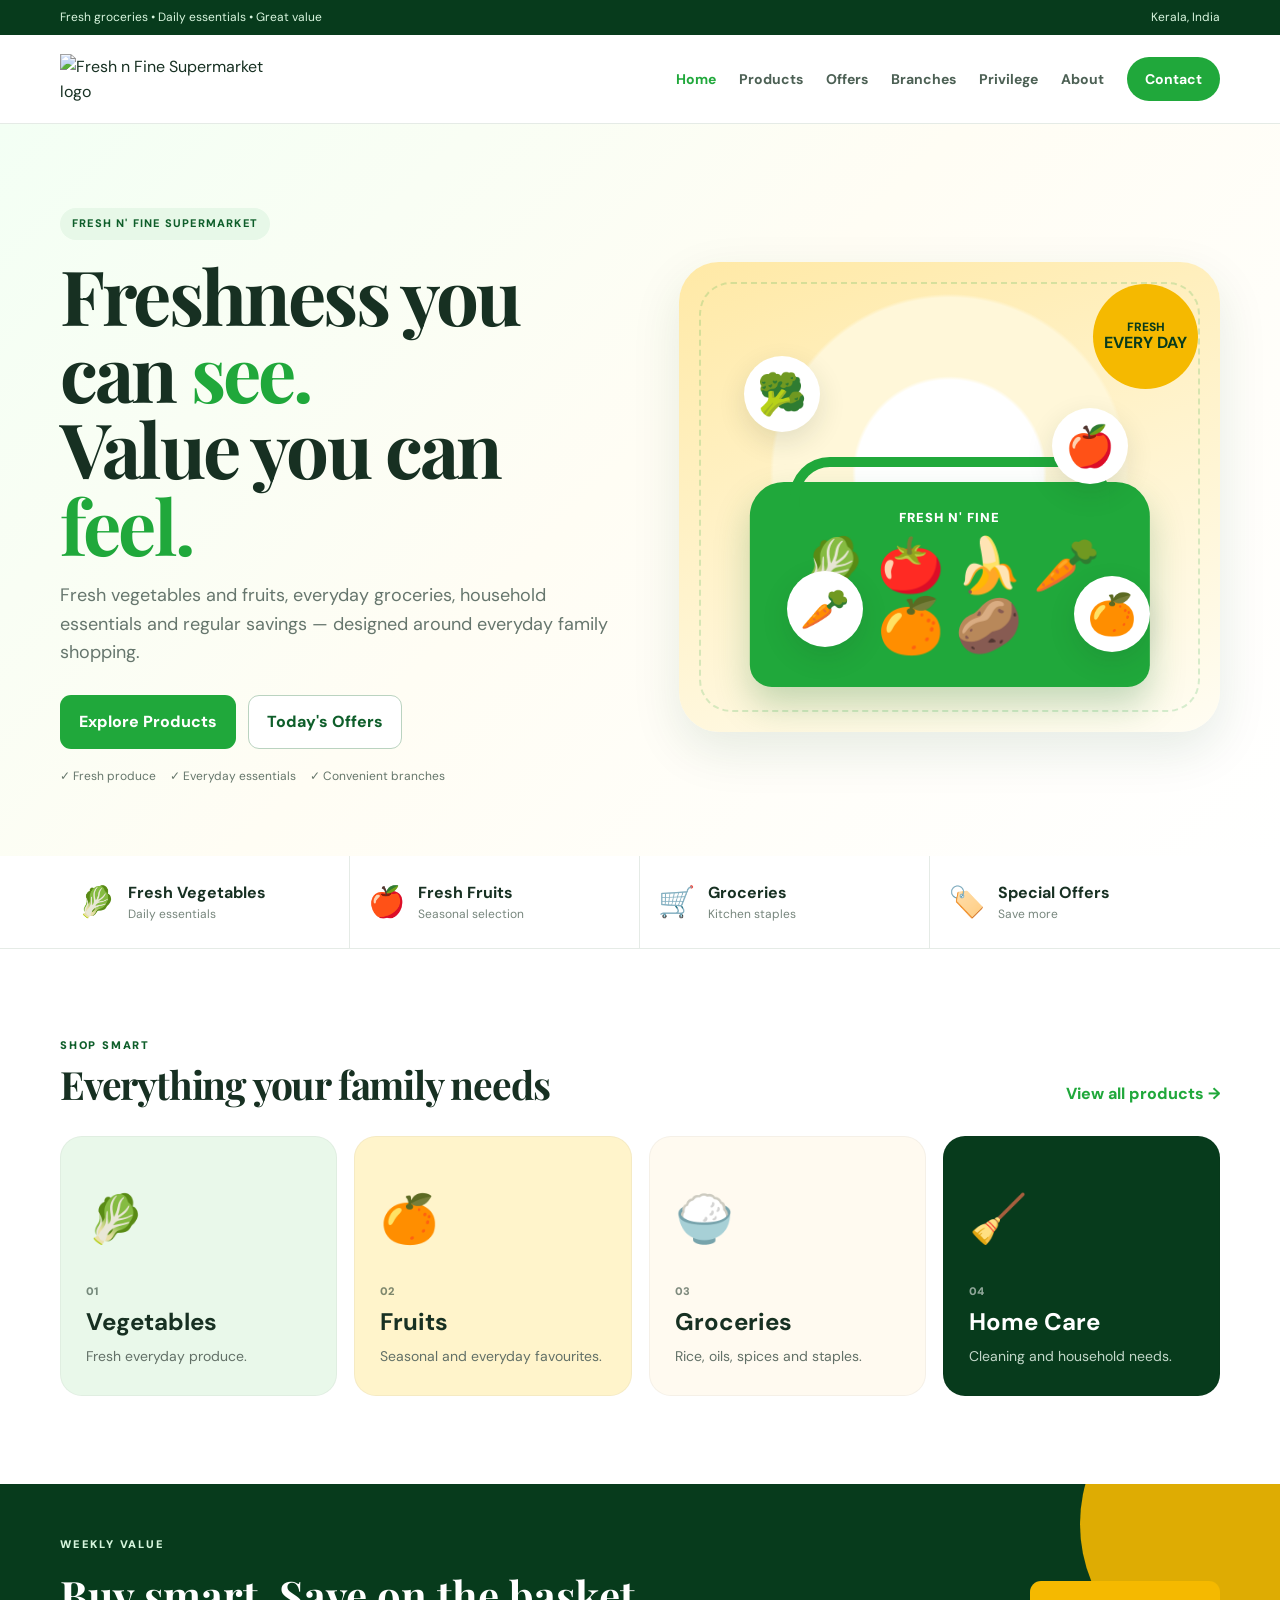
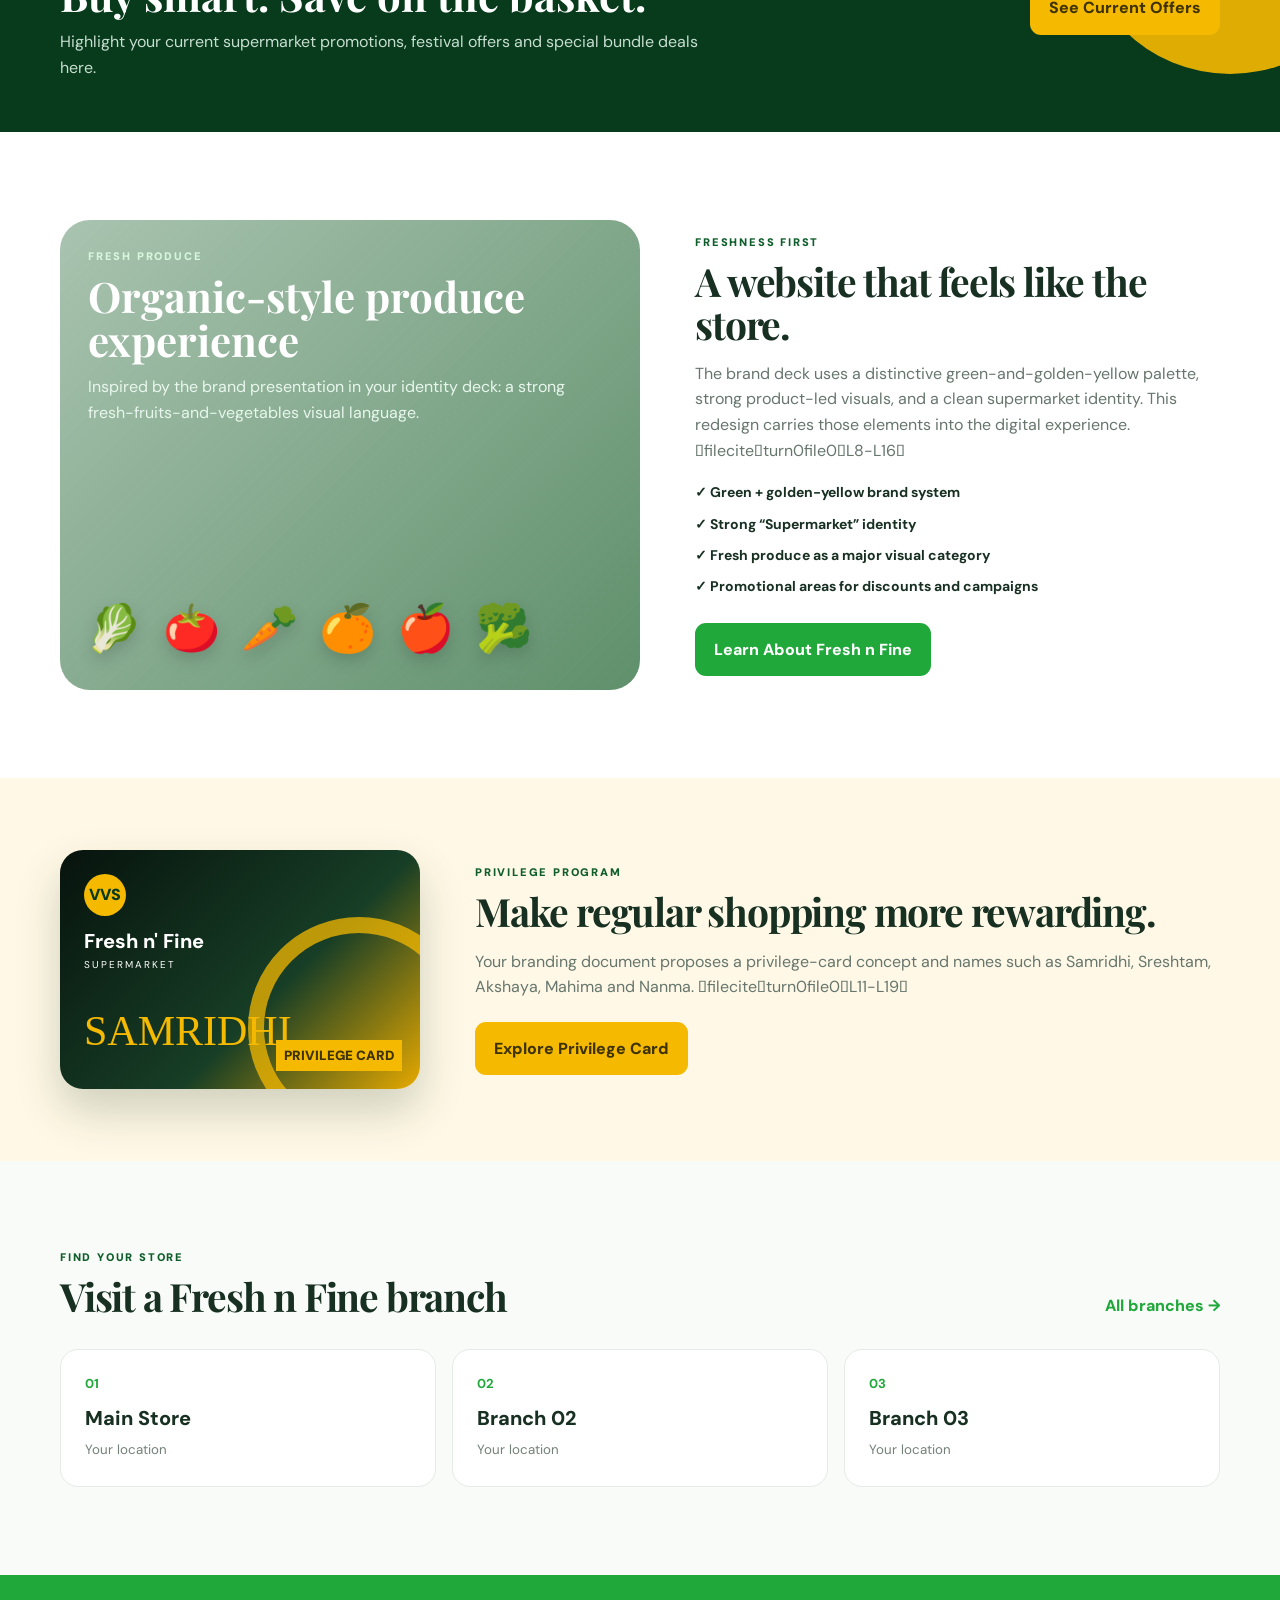
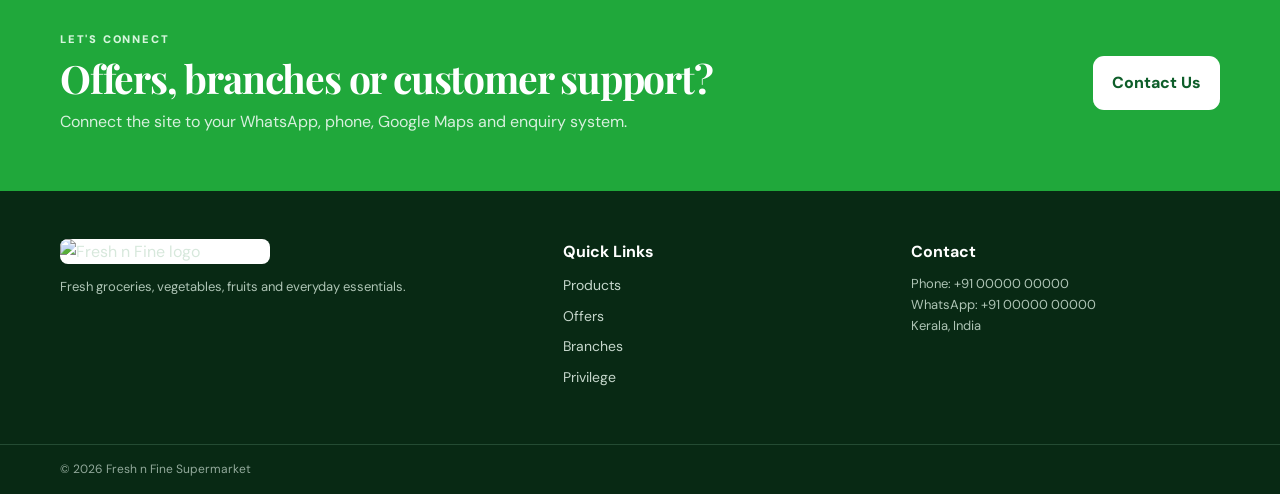
==== index.html @ 80d02c14 "Add files via upload" ====
<!DOCTYPE html>
<html lang="en">
<head>
  <meta charset="UTF-8">
  <meta name="viewport" content="width=device-width, initial-scale=1.0">
  <meta name="description" content="Fresh n Fine Supermarket - fresh groceries, fruits, vegetables, daily essentials and value offers.">
  <title>Fresh n Fine | Supermarket</title>
  <link rel="stylesheet" href="style.css">
</head>
<body>
  <div class="topbar">
    <div class="container topbar-inner">
      <span>Fresh groceries • Daily essentials • Great value</span>
      <span>Kerala, India</span>
    </div>
  </div>

  <header class="header">
    <div class="container nav-wrap">
      <a class="brand" href="index.html">
        <img src="assets/fresh-n-fine-logo.jpg" alt="Fresh n Fine Supermarket logo">
      </a>
      <button class="menu-toggle" aria-label="Open navigation">☰</button>
      <nav class="nav">
        <a class="active" href="index.html">Home</a>
        <a href="products.html">Products</a>
        <a href="offers.html">Offers</a>
        <a href="branches.html">Branches</a>
        <a href="privilege.html">Privilege</a>
        <a href="about.html">About</a>
        <a class="nav-button" href="contact.html">Contact</a>
      </nav>
    </div>
  </header>

  <main>
    <section class="hero">
      <div class="hero-shape hero-shape-one"></div>
      <div class="hero-shape hero-shape-two"></div>
      <div class="container hero-grid">
        <div class="hero-copy">
          <span class="pill">FRESH N' FINE SUPERMARKET</span>
          <h1>Freshness you can <span>see.</span><br>Value you can <span>feel.</span></h1>
          <p>Fresh vegetables and fruits, everyday groceries, household essentials and regular savings — designed around everyday family shopping.</p>
          <div class="hero-buttons">
            <a class="btn btn-primary" href="products.html">Explore Products</a>
            <a class="btn btn-secondary" href="offers.html">Today's Offers</a>
          </div>
          <div class="hero-trust">
            <span>✓ Fresh produce</span>
            <span>✓ Everyday essentials</span>
            <span>✓ Convenient branches</span>
          </div>
        </div>
        <div class="hero-visual">
          <div class="fresh-badge">FRESH<br><strong>EVERY DAY</strong></div>
          <div class="produce-orbit orbit-a">🥦</div>
          <div class="produce-orbit orbit-b">🍎</div>
          <div class="produce-orbit orbit-c">🥕</div>
          <div class="produce-orbit orbit-d">🍊</div>
          <div class="basket">
            <div class="basket-label">FRESH N' FINE</div>
            <div class="basket-items">🥬 🍅 🍌 🥕 🍊 🥔</div>
          </div>
        </div>
      </div>
    </section>

    <section class="quick-links">
      <div class="container quick-grid">
        <a href="products.html#vegetables"><span>🥬</span><div><b>Fresh Vegetables</b><small>Daily essentials</small></div></a>
        <a href="products.html#fruits"><span>🍎</span><div><b>Fresh Fruits</b><small>Seasonal selection</small></div></a>
        <a href="products.html#groceries"><span>🛒</span><div><b>Groceries</b><small>Kitchen staples</small></div></a>
        <a href="offers.html"><span>🏷️</span><div><b>Special Offers</b><small>Save more</small></div></a>
      </div>
    </section>

    <section class="section">
      <div class="container">
        <div class="heading-row">
          <div><span class="section-kicker">SHOP SMART</span><h2>Everything your family needs</h2></div>
          <a class="text-link" href="products.html">View all products →</a>
        </div>
        <div class="category-grid">
          <a class="category-card category-green" href="products.html#vegetables">
            <div class="category-icon">🥬</div><span>01</span><h3>Vegetables</h3><p>Fresh everyday produce.</p>
          </a>
          <a class="category-card category-yellow" href="products.html#fruits">
            <div class="category-icon">🍊</div><span>02</span><h3>Fruits</h3><p>Seasonal and everyday favourites.</p>
          </a>
          <a class="category-card category-cream" href="products.html#groceries">
            <div class="category-icon">🍚</div><span>03</span><h3>Groceries</h3><p>Rice, oils, spices and staples.</p>
          </a>
          <a class="category-card category-dark" href="products.html#homecare">
            <div class="category-icon">🧹</div><span>04</span><h3>Home Care</h3><p>Cleaning and household needs.</p>
          </a>
        </div>
      </div>
    </section>

    <section class="offer-banner">
      <div class="container offer-banner-inner">
        <div>
          <span class="section-kicker light">WEEKLY VALUE</span>
          <h2>Buy smart. Save on the basket.</h2>
          <p>Highlight your current supermarket promotions, festival offers and special bundle deals here.</p>
        </div>
        <a class="btn btn-yellow" href="offers.html">See Current Offers</a>
      </div>
    </section>

    <section class="section produce-section">
      <div class="container produce-grid">
        <div class="produce-photo">
          <div class="photo-overlay">
            <span class="section-kicker light">FRESH PRODUCE</span>
            <h2>Organic-style produce experience</h2>
            <p>Inspired by the brand presentation in your identity deck: a strong fresh-fruits-and-vegetables visual language.</p>
          </div>
        </div>
        <div class="produce-copy">
          <span class="section-kicker">FRESHNESS FIRST</span>
          <h2>A website that feels like the store.</h2>
          <p>The brand deck uses a distinctive green-and-golden-yellow palette, strong product-led visuals, and a clean supermarket identity. This redesign carries those elements into the digital experience. fileciteturn0file0L8-L16</p>
          <div class="check-list">
            <div>✓ Green + golden-yellow brand system</div>
            <div>✓ Strong “Supermarket” identity</div>
            <div>✓ Fresh produce as a major visual category</div>
            <div>✓ Promotional areas for discounts and campaigns</div>
          </div>
          <a class="btn btn-primary" href="about.html">Learn About Fresh n Fine</a>
        </div>
      </div>
    </section>

    <section class="privilege-preview">
      <div class="container privilege-box">
        <div class="privilege-card-art">
          <div class="pc-logo">VVS</div>
          <div class="pc-title">Fresh n' Fine</div>
          <div class="pc-sub">SUPERMARKET</div>
          <div class="pc-name">SAMRIDHI</div>
          <small>PRIVILEGE CARD</small>
        </div>
        <div>
          <span class="section-kicker">PRIVILEGE PROGRAM</span>
          <h2>Make regular shopping more rewarding.</h2>
          <p>Your branding document proposes a privilege-card concept and names such as Samridhi, Sreshtam, Akshaya, Mahima and Nanma. fileciteturn0file0L11-L19</p>
          <a class="btn btn-yellow" href="privilege.html">Explore Privilege Card</a>
        </div>
      </div>
    </section>

    <section class="section branch-preview">
      <div class="container">
        <div class="heading-row">
          <div><span class="section-kicker">FIND YOUR STORE</span><h2>Visit a Fresh n Fine branch</h2></div>
          <a class="text-link" href="branches.html">All branches →</a>
        </div>
        <div class="branch-mini-grid">
          <a href="branches.html"><strong>01</strong><span>Main Store</span><small>Your location</small></a>
          <a href="branches.html"><strong>02</strong><span>Branch 02</span><small>Your location</small></a>
          <a href="branches.html"><strong>03</strong><span>Branch 03</span><small>Your location</small></a>
        </div>
      </div>
    </section>

    <section class="cta">
      <div class="container cta-inner">
        <div><span class="section-kicker light">LET'S CONNECT</span><h2>Offers, branches or customer support?</h2><p>Connect the site to your WhatsApp, phone, Google Maps and enquiry system.</p></div>
        <a class="btn btn-light" href="contact.html">Contact Us</a>
      </div>
    </section>
  </main>

  <footer class="footer">
    <div class="container footer-grid">
      <div><img src="assets/fresh-n-fine-logo.jpg" class="footer-logo" alt="Fresh n Fine logo"><p>Fresh groceries, vegetables, fruits and everyday essentials.</p></div>
      <div><h4>Quick Links</h4><a href="products.html">Products</a><a href="offers.html">Offers</a><a href="branches.html">Branches</a><a href="privilege.html">Privilege</a></div>
      <div><h4>Contact</h4><p>Phone: +91 00000 00000</p><p>WhatsApp: +91 00000 00000</p><p>Kerala, India</p></div>
    </div>
    <div class="footer-bottom"><div class="container">© <span id="year"></span> Fresh n Fine Supermarket</div></div>
  </footer>
  <script src="script.js"></script>
</body>
</html>
---- style.css ----
@import url('https://fonts.googleapis.com/css2?family=DM+Sans:wght@400;500;600;700&family=Playfair+Display:wght@700;800&display=swap');
:root{--green:#20a83b;--green-dark:#0e5e2a;--green-deep:#073b1c;--yellow:#f5b900;--orange:#f39a00;--cream:#fff8e6;--text:#173022;--muted:#66766d;--line:#e5ebe6;--white:#fff;--shadow:0 18px 50px rgba(12,64,30,.10)}
*{box-sizing:border-box;margin:0;padding:0}html{scroll-behavior:smooth}body{font-family:"DM Sans",Arial,sans-serif;color:var(--text);background:#fff;line-height:1.6}a{text-decoration:none;color:inherit}.container{width:min(1160px,92%);margin:auto}
.topbar{background:var(--green-deep);color:#d9f6df;font-size:12px}.topbar-inner{display:flex;justify-content:space-between;padding:8px 0}.header{position:sticky;top:0;z-index:50;background:rgba(255,255,255,.96);backdrop-filter:blur(10px);border-bottom:1px solid var(--line)}.nav-wrap{display:flex;align-items:center;justify-content:space-between;min-height:88px;gap:20px}.brand img{width:205px;height:auto;display:block}.nav{display:flex;align-items:center;gap:23px;font-size:14px;font-weight:700}.nav a{padding:10px 0;color:#4c6054}.nav a:hover,.nav a.active{color:var(--green)}.nav-button{background:var(--green);color:#fff!important;border-radius:999px;padding:11px 18px!important}.menu-toggle{display:none;border:0;background:none;font-size:28px;color:var(--green-deep)}
.hero{position:relative;overflow:hidden;background:linear-gradient(135deg,#f3fff4 0%,#fffdf4 48%,#fff 100%);padding:84px 0 70px}.hero-grid{display:grid;grid-template-columns:1.02fr .98fr;gap:56px;align-items:center;position:relative;z-index:2}.pill{display:inline-block;background:#e7f8e8;color:var(--green-dark);padding:7px 12px;border-radius:999px;font-weight:800;font-size:11px;letter-spacing:1.2px}.hero h1,.page-hero h1{font-family:"Playfair Display",Georgia,serif;font-size:clamp(48px,6vw,76px);line-height:1.01;letter-spacing:-2.8px;margin:17px 0}.hero h1 span{color:var(--green)}.hero-copy>p:not(.pill){font-size:18px;color:var(--muted);max-width:600px}.hero-buttons{display:flex;gap:12px;flex-wrap:wrap;margin:28px 0 18px}.btn{display:inline-flex;align-items:center;justify-content:center;border-radius:11px;padding:13px 18px;font-weight:800;border:1px solid transparent;cursor:pointer}.btn-primary{background:var(--green);color:#fff}.btn-primary:hover{background:#14882d}.btn-secondary{border-color:#bad3c0;background:#fff;color:var(--green-dark)}.btn-yellow{background:var(--yellow);color:#3d3200}.btn-dark{background:var(--green-deep);color:#fff}.btn-light{background:#fff;color:var(--green-dark)}.hero-trust{display:flex;gap:14px;flex-wrap:wrap;color:#65766b;font-size:12px}.hero-visual{min-height:470px;position:relative;background:radial-gradient(circle at 50% 45%,#fff 0 25%,#fff7d9 26% 47%,transparent 48%),linear-gradient(160deg,#ffe9a6,#fffdf3);border-radius:40px;box-shadow:var(--shadow);overflow:hidden}.hero-visual:after{content:"";position:absolute;inset:20px;border:2px dashed rgba(32,168,59,.18);border-radius:32px}.fresh-badge{position:absolute;right:22px;top:22px;background:var(--yellow);color:var(--green-deep);width:105px;height:105px;border-radius:50%;display:grid;place-content:center;text-align:center;line-height:1.1;font-weight:800;font-size:12px;z-index:3}.fresh-badge strong{font-size:16px}.produce-orbit{position:absolute;z-index:3;width:76px;height:76px;border-radius:50%;display:grid;place-items:center;background:#fff;box-shadow:0 10px 28px rgba(23,48,34,.12);font-size:40px}.orbit-a{left:12%;top:20%}.orbit-b{right:17%;top:31%}.orbit-c{left:20%;bottom:18%}.orbit-d{right:13%;bottom:17%}.basket{position:absolute;left:50%;bottom:45px;transform:translateX(-50%);width:74%;padding:26px 20px 32px;background:var(--green);border-radius:34px 34px 22px 22px;color:#fff;text-align:center;box-shadow:0 18px 35px rgba(20,120,46,.25)}.basket:before{content:"";position:absolute;left:10%;right:10%;top:-25px;height:40px;border:10px solid var(--green);border-bottom:0;border-radius:40px 40px 0 0}.basket-label{font-weight:900;letter-spacing:1px;font-size:13px}.basket-items{font-size:54px;line-height:1.1;margin-top:7px}
.quick-links{background:#fff;border-bottom:1px solid var(--line)}.quick-grid{display:grid;grid-template-columns:repeat(4,1fr)}.quick-grid>a{display:flex;align-items:center;gap:13px;padding:22px 18px;border-right:1px solid var(--line)}.quick-grid>a:last-child{border-right:0}.quick-grid>a>span{font-size:30px}.quick-grid b{display:block}.quick-grid small{display:block;color:#77867d;font-size:12px}
.section{padding:88px 0}.heading-row{display:flex;align-items:end;justify-content:space-between;gap:20px;margin-bottom:30px}.section-kicker{display:block;color:var(--green-dark);font-size:11px;letter-spacing:1.8px;font-weight:900;margin-bottom:8px}.section-kicker.light{color:#d6f6dd}.heading-row h2,.produce-copy h2,.privilege-box h2,.cta h2{font-family:"Playfair Display",Georgia,serif;font-size:39px;line-height:1.12;letter-spacing:-1.2px}.text-link{color:var(--green);font-weight:800}.category-grid{display:grid;grid-template-columns:repeat(4,1fr);gap:17px}.category-card{position:relative;min-height:260px;padding:25px;border-radius:22px;border:1px solid rgba(0,0,0,.04);overflow:hidden}.category-card>span{font-size:11px;font-weight:900;opacity:.55}.category-icon{font-size:47px;margin:20px 0}.category-card h3{font-size:24px}.category-card p{font-size:14px;margin-top:4px;color:#627067}.category-green{background:#e9f8ea}.category-yellow{background:#fff4cb}.category-cream{background:#fffaf0}.category-dark{background:var(--green-deep);color:#fff}.category-dark p{color:#c2d7c9}
.offer-banner{background:var(--green-deep);color:#fff;padding:52px 0;position:relative;overflow:hidden}.offer-banner:after{content:"";position:absolute;right:-100px;top:-110px;width:300px;height:300px;background:var(--yellow);border-radius:50%;opacity:.9}.offer-banner-inner{display:flex;align-items:center;justify-content:space-between;gap:25px;position:relative;z-index:2}.offer-banner h2{font-family:"Playfair Display",Georgia,serif;font-size:42px}.offer-banner p{color:#c7ddd0;max-width:660px}
.produce-grid{display:grid;grid-template-columns:1.05fr .95fr;gap:55px;align-items:center}.produce-photo{min-height:470px;border-radius:30px;background:linear-gradient(135deg,rgba(9,84,28,.35),rgba(9,84,28,.65)),url("assets/fresh-n-fine-logo.jpg") center/cover no-repeat;position:relative;overflow:hidden}.produce-photo:after{content:"🥬  🍅  🥕  🍊  🍎  🥦";position:absolute;left:25px;bottom:25px;font-size:46px;word-spacing:12px;filter:drop-shadow(0 7px 8px rgba(0,0,0,.15))}.photo-overlay{position:absolute;left:28px;right:28px;top:28px;color:#fff}.photo-overlay h2{font-family:"Playfair Display",Georgia,serif;font-size:42px;max-width:520px;line-height:1.05}.photo-overlay p{max-width:560px;margin-top:12px;color:#e8f7ed}.produce-copy>p{color:var(--muted);margin:14px 0}.check-list{display:grid;gap:9px;margin:18px 0 25px}.check-list div{font-weight:700;font-size:14px}
.privilege-preview{background:var(--cream);padding:72px 0}.privilege-box{display:grid;grid-template-columns:360px 1fr;gap:55px;align-items:center}.privilege-box p{color:var(--muted);margin:15px 0 22px}.privilege-card-art,.card-mock{border-radius:23px;background:linear-gradient(135deg,#07130d,#173e26 60%,#e6a900);color:#fff;padding:24px;min-height:225px;box-shadow:0 22px 45px rgba(20,50,30,.2);position:relative;overflow:hidden}.privilege-card-art:after,.card-mock:after{content:"";position:absolute;right:-50px;bottom:-50px;width:190px;height:190px;border:16px solid rgba(245,185,0,.75);border-radius:50%}.pc-logo{width:42px;height:42px;border-radius:50%;background:var(--yellow);color:var(--green-deep);display:grid;place-items:center;font-weight:900}.pc-title{font-size:20px;font-weight:800;margin-top:9px}.pc-sub{font-size:10px;letter-spacing:2px}.pc-name{font-family:cursive;font-size:42px;color:var(--yellow);margin-top:25px}.privilege-card-art small{background:var(--yellow);color:#3d3200;padding:5px 8px;position:absolute;right:18px;bottom:18px;font-weight:900}
.branch-preview{background:#f8fbf8}.branch-mini-grid{display:grid;grid-template-columns:repeat(3,1fr);gap:16px}.branch-mini-grid a{background:#fff;border:1px solid var(--line);border-radius:18px;padding:24px;display:block}.branch-mini-grid strong{display:block;color:var(--green);font-size:13px}.branch-mini-grid span{display:block;font-size:20px;font-weight:800;margin:8px 0 2px}.branch-mini-grid small{color:#728077}
.cta{background:var(--green);color:#fff;padding:56px 0}.cta-inner{display:flex;align-items:center;justify-content:space-between;gap:25px}.cta p{color:#d8f0de;margin-top:9px}
.footer{background:#082914;color:#d7e8dc;margin-top:0}.footer-grid{display:grid;grid-template-columns:1.5fr 1fr 1fr;gap:40px;padding:48px 0}.footer-logo{width:210px;height:auto;background:#fff;border-radius:8px;display:block;margin-bottom:13px}.footer p{color:#aec4b5;font-size:13px}.footer h4{color:#fff;margin-bottom:10px}.footer a{display:block;margin-bottom:8px;color:#c6d7cc;font-size:14px}.footer-bottom{border-top:1px solid #244b33;padding:15px 0;color:#92a99b;font-size:12px}
.page-hero{background:linear-gradient(135deg,#eff9f0,#fff9e6);padding:82px 0 60px;border-bottom:1px solid var(--line)}.page-hero h1{max-width:820px}.page-hero p:last-child{max-width:780px;color:var(--muted);font-size:18px}
.toolbar{display:flex;align-items:end;justify-content:space-between;gap:20px;margin-bottom:42px}.search{width:330px;max-width:100%;padding:13px 15px;border:1px solid #ccd8ce;border-radius:11px;font:inherit;outline:none}.product-section{margin-bottom:54px}.section-title{display:flex;justify-content:space-between;align-items:end;border-bottom:1px solid var(--line);padding-bottom:12px;margin-bottom:18px}.section-title h2{font-family:"Playfair Display",Georgia,serif;font-size:32px}.section-title span{font-size:12px;color:var(--green);font-weight:800}.product-grid{display:grid;grid-template-columns:repeat(4,1fr);gap:16px}.product-card{border:1px solid var(--line);border-radius:18px;padding:18px;background:#fff;transition:.2s}.product-card:hover{transform:translateY(-3px);box-shadow:var(--shadow)}.product-card.hidden{display:none}.product-icon{background:#f4faf4;border-radius:13px;padding:17px;text-align:center;font-size:42px;margin-bottom:15px}.product-card h3{font-size:19px}.product-card p{color:#6a7870;font-size:13px;margin:3px 0 10px}.product-card b{color:var(--green);font-size:12px}
.offer-grid{display:grid;grid-template-columns:1.2fr .8fr;gap:18px}.deal-card{min-height:275px;border-radius:25px;padding:31px;display:flex;flex-direction:column;align-items:flex-start;justify-content:flex-end;overflow:hidden}.deal-card span{font-size:10px;letter-spacing:1.5px;font-weight:900}.deal-card h2{font-family:"Playfair Display",Georgia,serif;font-size:37px;line-height:1.04;margin:8px 0}.deal-card p{max-width:520px;margin-bottom:20px}.deal-main{background:linear-gradient(145deg,#0d4f23,#20a83b);color:#fff}.deal-main p,.deal-green p{color:#d5ecdc}.deal-yellow{background:var(--yellow);color:#3d3200}.deal-green{background:#eaf8ea;color:var(--green-deep)}.deal-photo{background:linear-gradient(125deg,rgba(9,54,22,.75),rgba(25,112,40,.75)),url("assets/fresh-n-fine-logo.jpg") center/cover;color:#fff}.light-link{color:#fff}.offer-note{padding:18px 20px;background:#f8fbf8;border-left:4px solid var(--yellow);margin-top:25px;color:#5e6d65}
.branch-grid-large{display:grid;grid-template-columns:repeat(2,1fr);gap:18px}.branch-card-new{background:#fff;border:1px solid var(--line);border-radius:22px;padding:28px;position:relative}.branch-no{position:absolute;right:23px;top:20px;color:var(--yellow);font-weight:900}.branch-card-new h2{font-family:"Playfair Display",Georgia,serif;font-size:32px;margin:8px 0}.branch-card-new p{color:var(--muted);margin-bottom:14px}.branch-meta{display:flex;gap:12px;flex-wrap:wrap;color:#67766d;font-size:12px;margin-bottom:18px}.branch-actions{display:flex;gap:10px;flex-wrap:wrap}
.privilege-layout{display:grid;grid-template-columns:420px 1fr;gap:70px;align-items:center}.card-mock{min-height:270px;padding:28px}.pc-top{display:flex;gap:10px;align-items:center}.pc-circle{width:48px;height:48px;background:var(--yellow);border-radius:50%;color:var(--green-deep);display:grid;place-items:center;font-weight:900}.pc-top small{display:block;font-size:9px;letter-spacing:2px}.pc-script{font-family:cursive;font-size:54px;color:var(--yellow);margin-top:38px}.pc-bottom{position:absolute;bottom:22px;left:28px;right:28px;display:flex;justify-content:space-between;font-size:10px;letter-spacing:1px}.privilege-layout h2{font-family:"Playfair Display",Georgia,serif;font-size:40px;line-height:1.08}.name-list{display:flex;gap:10px;flex-wrap:wrap;margin:23px 0}.name-list div{background:#eff8f0;border:1px solid #d4e9d6;color:var(--green-dark);padding:9px 12px;border-radius:999px;font-weight:800;font-size:13px}.section-light{background:#f8fbf8}.benefit-grid{display:grid;grid-template-columns:repeat(3,1fr);gap:17px}.benefit-grid>div{background:#fff;border:1px solid var(--line);padding:25px;border-radius:18px}.benefit-grid b{color:var(--green);font-size:13px}.benefit-grid h3{margin:13px 0 4px}.benefit-grid p{color:var(--muted);font-size:14px}
.about-grid-new{display:grid;grid-template-columns:1fr .8fr;gap:60px;align-items:center}.about-grid-new h2{font-family:"Playfair Display",Georgia,serif;font-size:43px;line-height:1.08}.about-grid-new p{color:var(--muted);margin-top:15px}.identity-card{background:#f3f7f3;border:1px solid var(--line);border-radius:28px;padding:30px;text-align:center}.identity-card img{width:100%;max-width:360px;border-radius:10px}.identity-card span{display:block;color:var(--green-dark);letter-spacing:2px;font-size:11px;font-weight:900;margin-top:15px}.identity-card b{display:block;margin-top:8px}.brand-swatches{display:flex;gap:12px;flex-wrap:wrap;margin-top:22px}.brand-swatches span{display:flex;align-items:center;gap:7px;font-size:12px;font-weight:800}.swatch{width:20px;height:20px;border-radius:50%;display:inline-block}.swatch-green{background:var(--green)}.swatch-yellow{background:var(--yellow)}.swatch-dark{background:var(--green-deep)}.swatch-cream{background:var(--cream);border:1px solid #e5ddc0}.section-dark{background:var(--green-deep);color:#fff}.application-grid{display:grid;grid-template-columns:repeat(3,1fr);gap:18px}.application-grid>div{background:rgba(255,255,255,.06);border:1px solid rgba(255,255,255,.08);padding:25px;border-radius:18px}.application-grid span{color:var(--yellow);font-weight:900}.application-grid h3{font-size:21px;margin:14px 0 7px}.application-grid p{color:#c6d9cc;font-size:14px}
.contact-layout{display:grid;grid-template-columns:.85fr 1.15fr;gap:55px}.contact-details h2{font-family:"Playfair Display",Georgia,serif;font-size:42px;line-height:1.08;margin:5px 0 25px}.contact-box{display:flex;justify-content:space-between;gap:15px;border:1px solid var(--line);border-radius:15px;padding:16px;margin-bottom:11px}.contact-box span{color:#697870}.form-card{background:#f7faf7;border-radius:24px;padding:30px;display:grid;gap:15px}.form-card h2{font-family:"Playfair Display",Georgia,serif;font-size:31px}.form-card label{display:grid;gap:7px;font-weight:700;font-size:13px}.form-card input,.form-card textarea{font:inherit;border:1px solid #cedbd2;border-radius:10px;padding:12px;background:#fff;outline:none}.form-card input:focus,.form-card textarea:focus{border-color:var(--green);box-shadow:0 0 0 3px rgba(32,168,59,.10)}.form-card small{color:#7b8780}
@media(max-width:980px){.hero-grid,.produce-grid,.privilege-box,.privilege-layout,.about-grid-new,.contact-layout{grid-template-columns:1fr}.hero-visual{min-height:420px}.category-grid,.product-grid{grid-template-columns:repeat(2,1fr)}.quick-grid{grid-template-columns:repeat(2,1fr)}.quick-grid>a:nth-child(2){border-right:0}.offer-grid{grid-template-columns:1fr}.branch-grid-large,.benefit-grid,.application-grid{grid-template-columns:1fr}.footer-grid{grid-template-columns:1fr 1fr}.nav{display:none;position:absolute;top:88px;left:0;right:0;background:#fff;padding:15px 4%;border-bottom:1px solid var(--line);flex-direction:column;align-items:stretch}.nav.open{display:flex}.menu-toggle{display:block}.brand img{width:180px}}
@media(max-width:620px){.topbar-inner{flex-direction:column;gap:2px}.hero{padding:60px 0 50px}.hero h1,.page-hero h1{font-size:45px}.hero-visual{min-height:350px}.basket{width:82%;bottom:35px}.basket-items{font-size:39px}.orbit-a,.orbit-c{left:6%}.orbit-b,.orbit-d{right:6%}.heading-row,.offer-banner-inner,.cta-inner,.toolbar{align-items:flex-start;flex-direction:column}.category-grid,.product-grid,.quick-grid,.branch-grid-large{grid-template-columns:1fr}.quick-grid>a{border-right:0;border-bottom:1px solid var(--line)}.quick-grid>a:last-child{border-bottom:0}.section{padding:65px 0}.footer-grid{grid-template-columns:1fr}.privilege-box{gap:35px}.card-mock{min-height:240px}.produce-photo{min-height:380px}.about-grid-new h2,.contact-details h2,.privilege-layout h2{font-size:34px}}
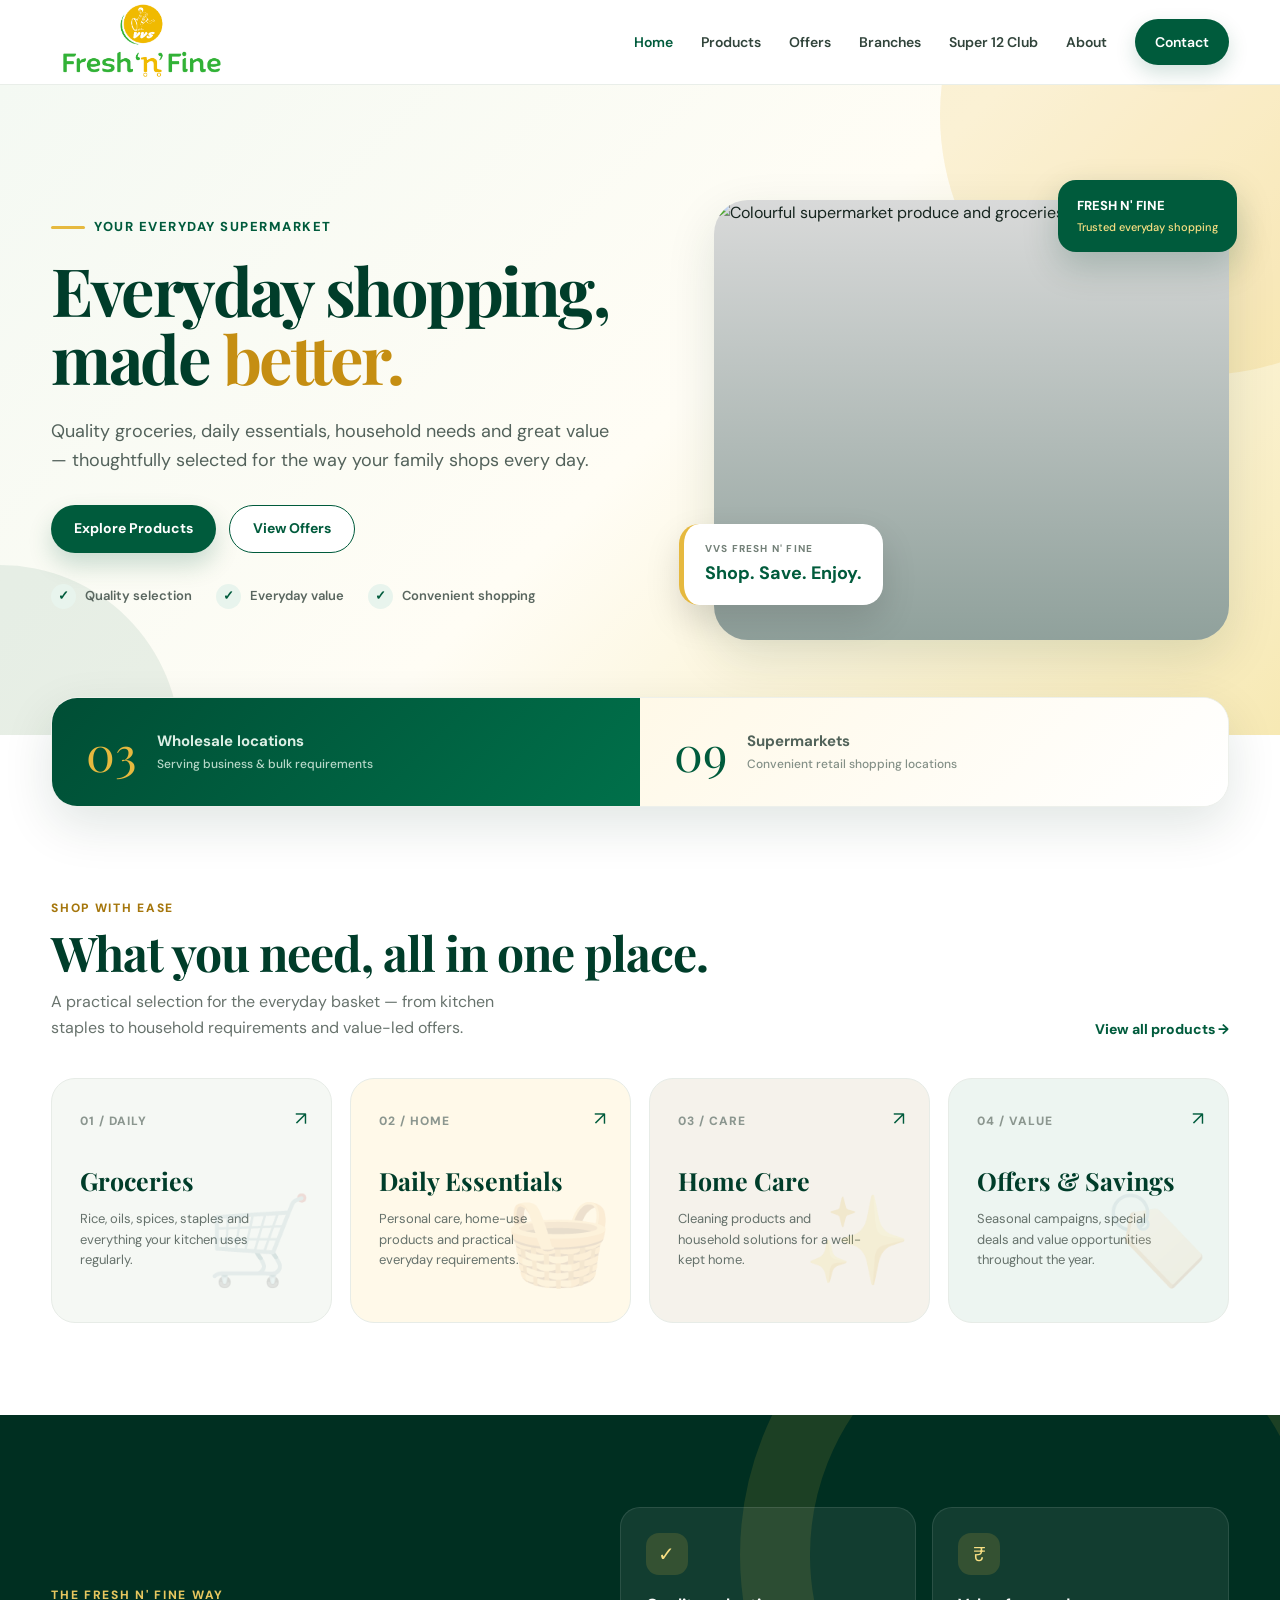
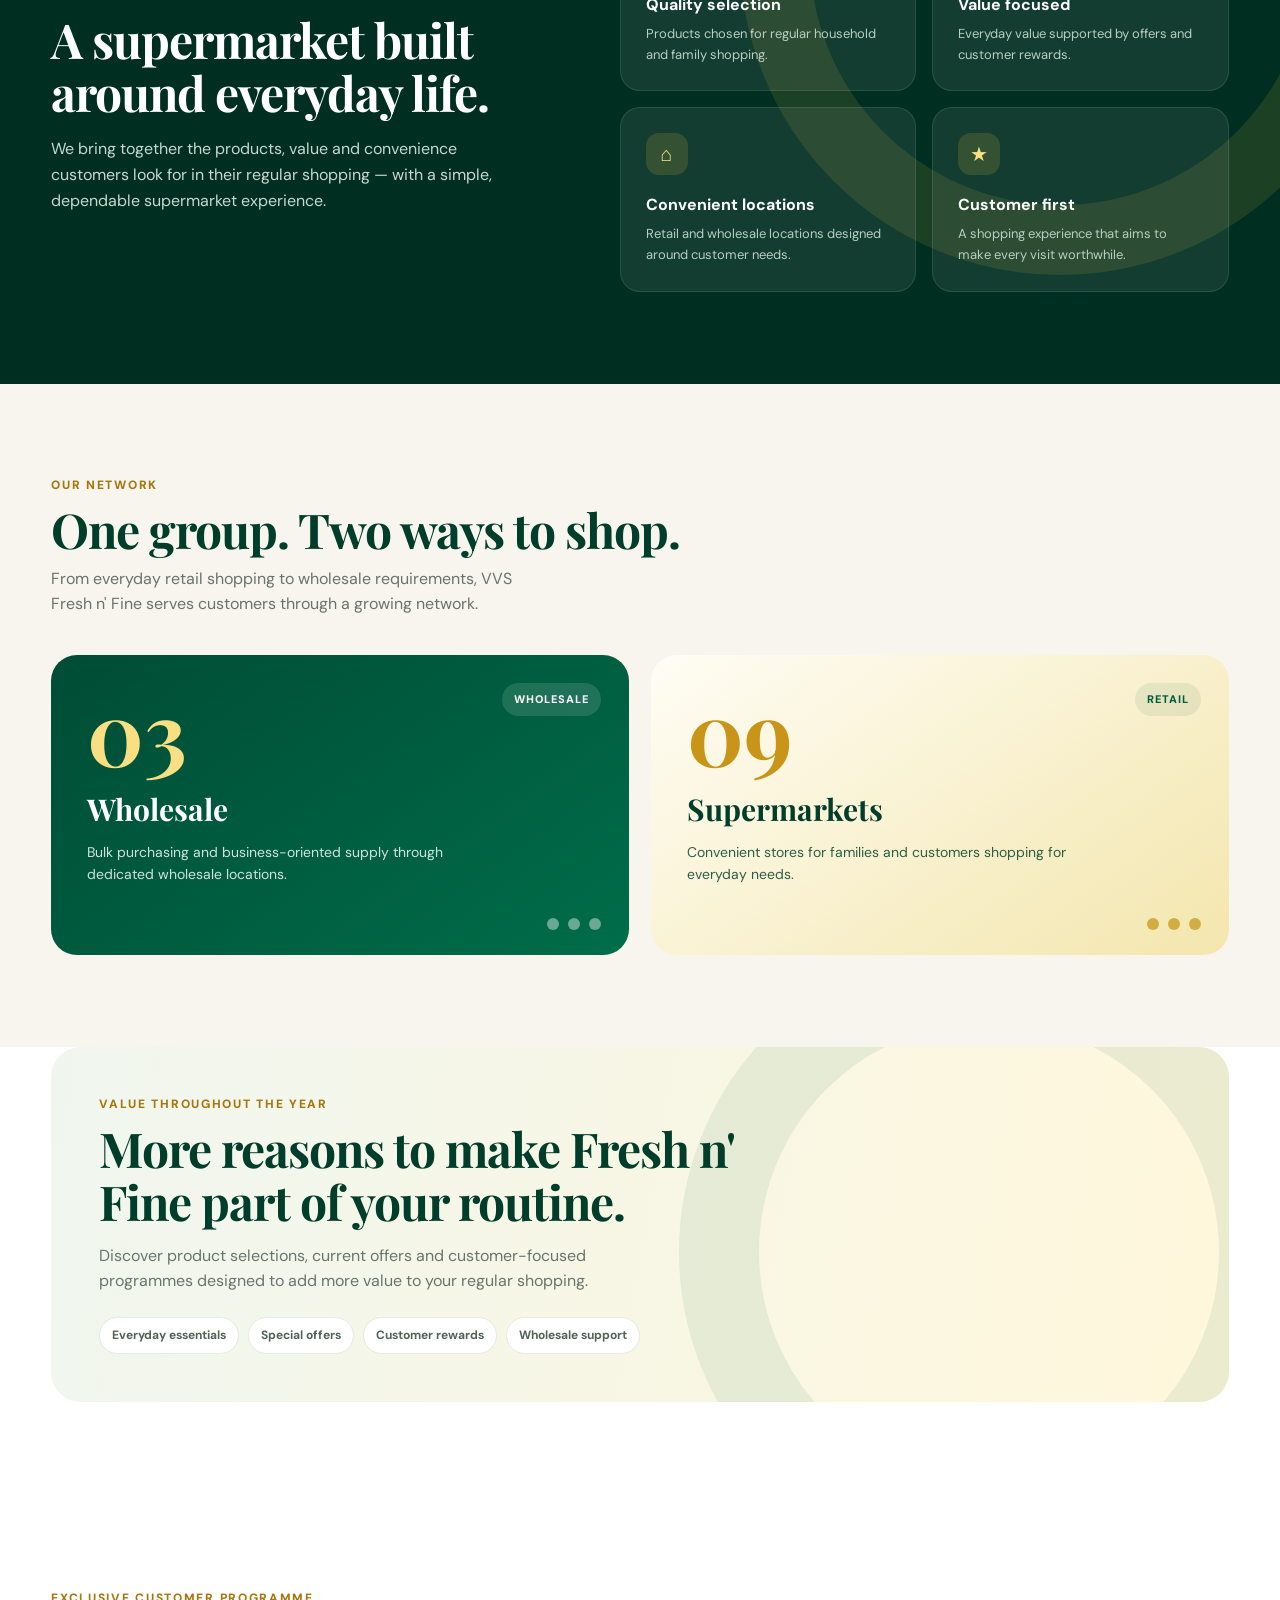
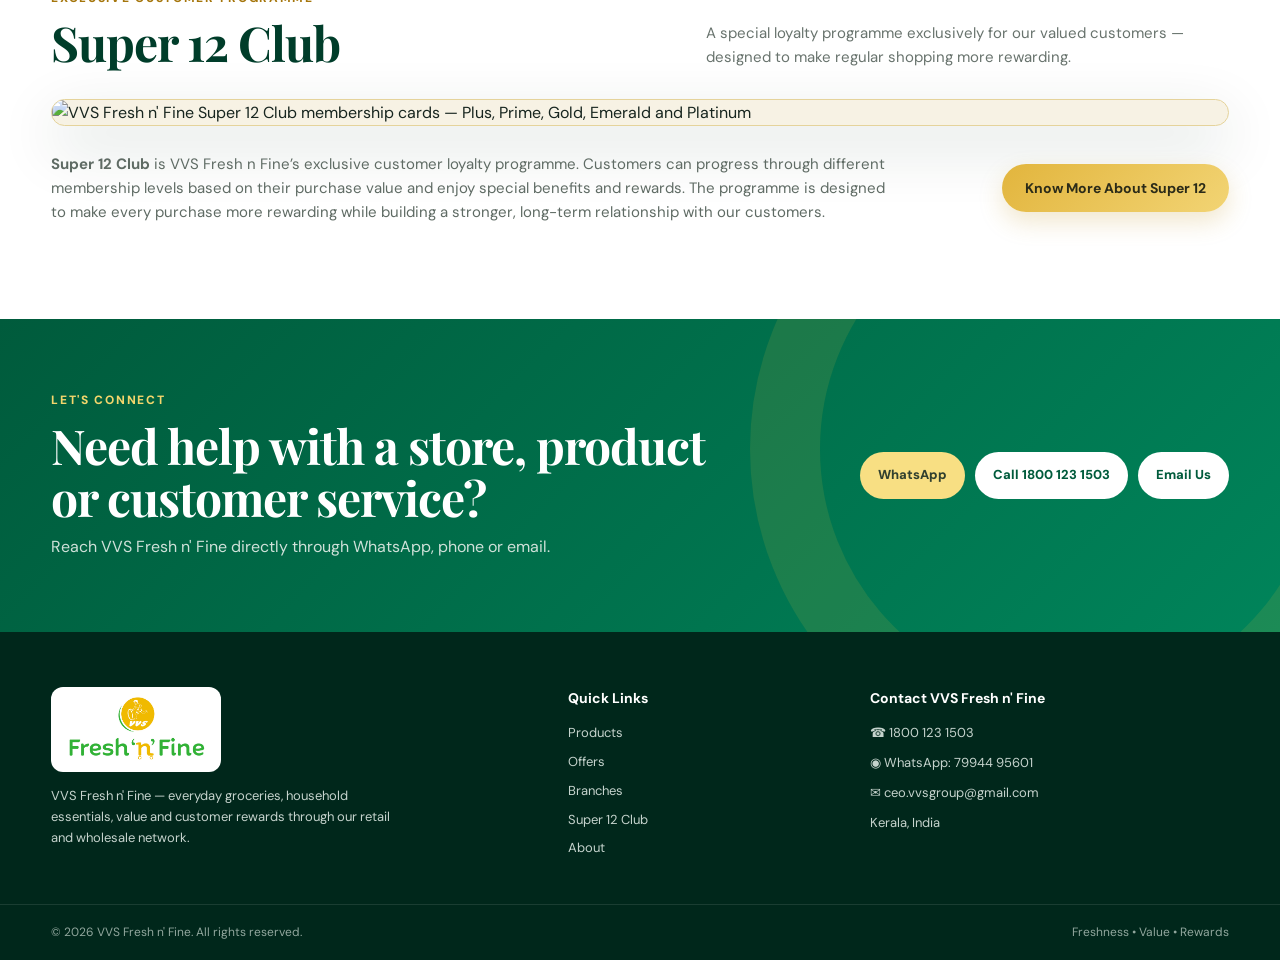
==== commit 6b00cf98: "Add files via upload" ====
--- a/index.html
+++ b/index.html
@@ -3,184 +3,451 @@
 <head>
   <meta charset="UTF-8">
   <meta name="viewport" content="width=device-width, initial-scale=1.0">
-  <meta name="description" content="Fresh n Fine Supermarket - fresh groceries, fruits, vegetables, daily essentials and value offers.">
-  <title>Fresh n Fine | Supermarket</title>
-  <link rel="stylesheet" href="style.css">
+  <meta name="description" content="VVS Fresh n' Fine — supermarkets and wholesale stores for everyday groceries, household essentials, great value and customer rewards.">
+  <title>VVS Fresh n' Fine | Supermarket</title>
+  <link rel="preconnect" href="https://fonts.googleapis.com">
+  <link rel="preconnect" href="https://fonts.gstatic.com" crossorigin>
+  <link href="https://fonts.googleapis.com/css2?family=DM+Sans:wght@400;500;600;700&family=Playfair+Display:wght@600;700;800&display=swap" rel="stylesheet">
+  <style>
+    :root{
+      --green:#005b3c;
+      --green-dark:#003d2a;
+      --green-deep:#002f21;
+      --gold:#e6b93f;
+      --gold-light:#f8df83;
+      --cream:#fffaf0;
+      --paper:#f7f5ee;
+      --ink:#17251f;
+      --muted:#68736d;
+      --white:#fff;
+      --shadow:0 18px 50px rgba(0,49,34,.12);
+      --radius:24px;
+    }
+
+    *{box-sizing:border-box;margin:0;padding:0}
+    html{scroll-behavior:smooth}
+    body{font-family:"DM Sans",Arial,sans-serif;color:var(--ink);background:#fff;line-height:1.6}
+    a{text-decoration:none;color:inherit}
+    img{max-width:100%;display:block}
+    .container{width:min(1180px,92%);margin:auto}
+
+    /* Header */
+    .header{position:sticky;top:0;z-index:50;background:rgba(255,255,255,.96);backdrop-filter:blur(14px);border-bottom:1px solid #e9eee9}
+    .nav-wrap{min-height:84px;display:flex;align-items:center;justify-content:space-between;gap:30px}
+    .brand img{width:180px;height:auto;object-fit:contain}
+    .nav{display:flex;align-items:center;gap:28px;font-weight:600;font-size:14px;color:#31443b}
+    .nav a{transition:.2s ease}
+    .nav a:hover,.nav .active{color:var(--green)}
+    .nav-button{background:var(--green);color:#fff!important;padding:12px 20px;border-radius:999px;box-shadow:0 8px 20px rgba(0,91,60,.18)}
+    .nav-button:hover{background:var(--green-dark)}
+    .menu-toggle{display:none;border:0;background:none;font-size:27px;color:var(--green);cursor:pointer}
+
+    /* Hero */
+    .hero{position:relative;overflow:hidden;background:linear-gradient(135deg,#f4f9f3 0%,#fffdf5 52%,#f7e9b4 100%);min-height:650px;display:flex;align-items:center}
+    .hero:before{content:"";position:absolute;width:520px;height:520px;border-radius:50%;right:-180px;top:-230px;background:rgba(230,185,63,.18)}
+    .hero:after{content:"";position:absolute;width:360px;height:360px;border-radius:50%;left:-180px;bottom:-190px;background:rgba(0,91,60,.08)}
+    .hero-grid{display:grid;grid-template-columns:1.02fr .98fr;align-items:center;gap:55px;position:relative;z-index:2;padding:70px 0}
+    .eyebrow{display:inline-flex;align-items:center;gap:9px;color:var(--green);font-size:13px;font-weight:800;letter-spacing:1.5px;text-transform:uppercase;margin-bottom:18px}
+    .eyebrow:before{content:"";width:34px;height:3px;background:var(--gold);border-radius:99px}
+    .hero h1{font-family:"Playfair Display",serif;font-size:clamp(45px,5.2vw,76px);line-height:1.02;color:var(--green-dark);letter-spacing:-2.5px;max-width:650px}
+    .hero h1 span{color:#c58e12}
+    .hero p{font-size:18px;color:#53625b;max-width:590px;margin:25px 0 30px}
+    .hero-buttons{display:flex;gap:13px;flex-wrap:wrap}
+    .btn{display:inline-flex;align-items:center;justify-content:center;min-height:48px;padding:0 23px;border-radius:999px;font-weight:700;font-size:14px;transition:.2s ease}
+    .btn-primary{background:var(--green);color:#fff;box-shadow:0 12px 25px rgba(0,91,60,.2)}
+    .btn-primary:hover{transform:translateY(-2px);background:var(--green-dark)}
+    .btn-outline{border:1.5px solid var(--green);color:var(--green);background:#fff}
+    .btn-outline:hover{background:var(--green);color:#fff}
+    .hero-proof{display:flex;gap:24px;margin-top:31px;flex-wrap:wrap}
+    .proof{display:flex;align-items:center;gap:9px;font-size:13px;color:#59665f;font-weight:600}
+    .proof b{display:grid;place-items:center;width:25px;height:25px;border-radius:50%;background:#e8f4ed;color:var(--green);font-size:13px}
+
+    .hero-art{position:relative;min-height:460px}
+    .hero-photo{position:absolute;inset:20px 0 0 35px;border-radius:34px;overflow:hidden;box-shadow:var(--shadow);background:#ddd}
+    .hero-photo img{width:100%;height:100%;object-fit:cover}
+    .hero-photo:after{content:"";position:absolute;inset:0;background:linear-gradient(180deg,rgba(0,50,32,.02),rgba(0,49,34,.35))}
+    .hero-label{position:absolute;left:0;bottom:35px;z-index:3;background:#fff;border-radius:20px;padding:17px 21px;box-shadow:0 15px 35px rgba(0,0,0,.13);border-left:5px solid var(--gold)}
+    .hero-label small{display:block;text-transform:uppercase;letter-spacing:1.2px;font-size:10px;color:#738078;font-weight:800}
+    .hero-label strong{display:block;color:var(--green);font-size:18px;margin-top:2px}
+    .floating-tag{position:absolute;right:-8px;top:0;z-index:4;background:var(--green);color:#fff;padding:16px 19px;border-radius:18px;box-shadow:0 14px 35px rgba(0,63,42,.22);font-weight:800;font-size:13px}
+    .floating-tag span{display:block;color:var(--gold-light);font-size:11px;margin-top:2px;font-weight:500}
+
+    /* Intro stats */
+    .stats{margin-top:-38px;position:relative;z-index:8}
+    .stats-box{background:#fff;border-radius:26px;box-shadow:var(--shadow);display:grid;grid-template-columns:repeat(2,1fr);overflow:hidden;border:1px solid #edf0eb}
+    .stat{padding:30px 34px;display:flex;align-items:center;gap:20px;position:relative}
+    .stat:first-child{background:linear-gradient(135deg,#004e35,#00704a);color:#fff}
+    .stat:first-child .stat-label{color:#dcefe5}
+    .stat:nth-child(2){background:linear-gradient(135deg,#fff9e8,#fff)}
+    .stat-number{font-family:"Playfair Display",serif;font-size:48px;line-height:1;color:var(--gold)}
+    .stat:nth-child(2) .stat-number{color:var(--green)}
+    .stat-label{font-size:15px;font-weight:700;color:#52635a}
+    .stat-label small{display:block;font-size:12px;font-weight:500;color:#849087;margin-top:2px}
+    .stat:first-child .stat-label small{color:#b7d8c9}
+
+    /* Sections */
+    .section{padding:92px 0}
+    .section-head{display:flex;align-items:end;justify-content:space-between;gap:25px;margin-bottom:38px}
+    .section-kicker{display:block;color:#a5760c;font-size:12px;font-weight:800;letter-spacing:1.7px;text-transform:uppercase;margin-bottom:8px}
+    h2{font-family:"Playfair Display",serif;color:var(--green-dark);font-size:clamp(31px,4vw,48px);line-height:1.1;letter-spacing:-1px}
+    .section-head p{max-width:500px;color:var(--muted);margin-top:10px}
+    .text-link{color:var(--green);font-size:14px;font-weight:800;white-space:nowrap}
+
+    /* Categories */
+    .category-grid{display:grid;grid-template-columns:repeat(4,1fr);gap:18px}
+    .category{position:relative;min-height:245px;border-radius:24px;padding:28px;overflow:hidden;transition:.25s ease;border:1px solid #e7ece7;background:#f5f8f4}
+    .category:hover{transform:translateY(-5px);box-shadow:var(--shadow)}
+    .category:nth-child(2){background:#fff9e9}
+    .category:nth-child(3){background:#f5f2eb}
+    .category:nth-child(4){background:#edf5f1}
+    .category .num{font-size:12px;font-weight:800;color:#8b968f;letter-spacing:1px}
+    .category h3{font-family:"Playfair Display",serif;font-size:25px;color:var(--green-dark);margin:28px 0 8px}
+    .category p{font-size:13px;color:#65716b;max-width:190px}
+    .category-icon{position:absolute;right:18px;bottom:12px;font-size:86px;opacity:.16;filter:saturate(.7)}
+    .category .arrow{position:absolute;right:24px;top:25px;color:var(--green);font-size:19px}
+
+    /* Promise */
+    .promise{background:var(--green-deep);color:#fff;position:relative;overflow:hidden}
+    .promise:after{content:"";position:absolute;right:-100px;top:-180px;width:500px;height:500px;border:70px solid rgba(230,185,63,.12);border-radius:50%}
+    .promise-grid{display:grid;grid-template-columns:.9fr 1.1fr;gap:70px;align-items:center;position:relative;z-index:1}
+    .promise h2{color:#fff}
+    .promise-intro{color:#c8d8d1;margin-top:18px;max-width:470px}
+    .promise-list{display:grid;grid-template-columns:repeat(2,1fr);gap:16px}
+    .promise-card{background:rgba(255,255,255,.07);border:1px solid rgba(255,255,255,.1);border-radius:20px;padding:25px}
+    .promise-card .icon{width:42px;height:42px;display:grid;place-items:center;background:rgba(230,185,63,.16);color:var(--gold-light);border-radius:13px;font-size:20px;margin-bottom:17px}
+    .promise-card h3{font-size:16px;margin-bottom:6px}
+    .promise-card p{font-size:13px;color:#b9cdc3}
+
+    /* Network */
+    .network{background:var(--paper)}
+    .network-grid{display:grid;grid-template-columns:1fr 1fr;gap:22px}
+    .network-card{border-radius:26px;padding:36px;min-height:300px;position:relative;overflow:hidden}
+    .network-card.wholesale{background:linear-gradient(145deg,#004c34,#006d49);color:#fff}
+    .network-card.supermarkets{background:linear-gradient(145deg,#fffdf5,#f3e6ad);color:var(--green-dark)}
+    .network-card .big-number{font-family:"Playfair Display",serif;font-size:88px;line-height:.9;color:var(--gold-light);font-weight:700}
+    .supermarkets .big-number{color:#c89519}
+    .network-card h3{font-family:"Playfair Display",serif;font-size:30px;margin:15px 0 8px}
+    .network-card p{font-size:14px;max-width:390px;opacity:.82}
+    .network-card .mini-label{position:absolute;right:28px;top:28px;padding:8px 12px;border-radius:999px;background:rgba(255,255,255,.12);font-size:11px;font-weight:800;letter-spacing:1px;text-transform:uppercase}
+    .supermarkets .mini-label{background:rgba(0,91,60,.08);color:var(--green)}
+    .network-dots{position:absolute;right:28px;bottom:25px;display:grid;grid-template-columns:repeat(3,12px);gap:9px}
+    .network-dots i{width:12px;height:12px;background:rgba(255,255,255,.42);border-radius:50%}
+    .supermarkets .network-dots i{background:#d2ad42}
+
+    /* Offers / shopping */
+    .shop-banner{padding:0 0 92px}
+    .shop-banner-inner{border-radius:30px;overflow:hidden;min-height:300px;position:relative;background:linear-gradient(100deg,#f0f6ef,#fff7db);display:flex;align-items:center;padding:48px}
+    .shop-banner-inner:after{content:"";position:absolute;right:-70px;bottom:-160px;width:460px;height:460px;border-radius:50%;border:80px solid rgba(0,91,60,.08)}
+    .shop-copy{max-width:650px;position:relative;z-index:2}
+    .shop-copy p{color:#68756d;margin:15px 0 23px;max-width:560px}
+    .feature-pills{display:flex;gap:9px;flex-wrap:wrap}
+    .feature-pill{background:#fff;border:1px solid #e7eadf;padding:8px 12px;border-radius:999px;font-size:12px;font-weight:700;color:#536159}
+
+    /* Super 12 */
+    .super12{padding:95px 0;background:#fff}
+    .super12-head{display:grid;grid-template-columns:1fr .85fr;gap:40px;align-items:end;margin-bottom:30px}
+    .super12-head p{color:var(--muted);font-size:15px;max-width:560px}
+    .super12-image{border-radius:28px;overflow:hidden;box-shadow:0 20px 60px rgba(0,50,32,.16);border:1px solid #e5d39b;background:#f7f2e4}
+    .super12-image img{width:100%;height:auto}
+    .super12-copy{margin-top:26px;display:grid;grid-template-columns:1fr auto;gap:30px;align-items:center}
+    .super12-copy p{color:#5f6b64;max-width:850px;font-size:15px}
+    .gold-btn{background:linear-gradient(135deg,#e2b53d,#f2d474);color:#2b2b18;box-shadow:0 10px 25px rgba(190,145,32,.22);white-space:nowrap}
+    .gold-btn:hover{transform:translateY(-2px)}
+
+    /* Contact CTA */
+    .cta{background:linear-gradient(135deg,var(--green),#00845a);color:#fff;padding:72px 0;position:relative;overflow:hidden}
+    .cta:after{content:"";position:absolute;right:-110px;top:-190px;width:500px;height:500px;border:70px solid rgba(230,185,63,.12);border-radius:50%}
+    .cta-inner{display:flex;align-items:center;justify-content:space-between;gap:35px;position:relative;z-index:2}
+    .cta h2{color:#fff;max-width:700px}
+    .cta p{color:#cfe1d9;margin-top:10px}
+    .contact-actions{display:flex;gap:10px;flex-wrap:wrap}
+    .contact-btn{background:#fff;color:var(--green);font-weight:800;padding:13px 18px;border-radius:999px;font-size:13px}
+    .contact-btn.gold{background:var(--gold-light);color:#31402f}
+
+    /* Footer */
+    footer{background:#00271b;color:#c5d3cd;padding:55px 0 0}
+    .footer-grid{display:grid;grid-template-columns:1.3fr .7fr 1fr;gap:50px;padding-bottom:45px}
+    .footer-logo{width:170px;background:#fff;padding:8px;border-radius:12px;margin-bottom:14px}
+    .footer-grid p{font-size:13px;max-width:340px}
+    footer h4{color:#fff;margin-bottom:14px;font-size:14px}
+    .footer-links{display:flex;flex-direction:column;gap:8px;font-size:13px}
+    .footer-contact{display:flex;flex-direction:column;gap:9px;font-size:13px}
+    .footer-bottom{border-top:1px solid rgba(255,255,255,.1);padding:18px 0;font-size:12px;color:#91a79e}
+    .footer-bottom .container{display:flex;justify-content:space-between;gap:15px}
+
+    @media(max-width:900px){
+      .nav{gap:15px}
+      .hero-grid,.promise-grid,.super12-head{grid-template-columns:1fr}
+      .hero{min-height:auto}
+      .hero-art{min-height:420px;max-width:620px;width:100%;margin:auto}
+      .category-grid{grid-template-columns:repeat(2,1fr)}
+      .network-grid{grid-template-columns:1fr}
+      .super12-copy{grid-template-columns:1fr}
+    }
+    @media(max-width:700px){
+      .nav{display:none;position:absolute;top:84px;left:0;right:0;background:#fff;padding:18px 5%;border-bottom:1px solid #e8eee9;box-shadow:0 15px 30px rgba(0,0,0,.08);flex-direction:column;align-items:stretch}
+      .nav.open{display:flex}
+      .nav-button{text-align:center}
+      .menu-toggle{display:block}
+      .brand img{width:155px}
+      .hero-grid{padding:55px 0 65px}
+      .hero h1{font-size:44px}
+      .hero p{font-size:16px}
+      .hero-art{min-height:330px}
+      .hero-photo{inset:15px 0 0 15px}
+      .floating-tag{right:0}
+      .stats{margin-top:0;padding-top:15px}
+      .stats-box{grid-template-columns:1fr}
+      .stat{padding:25px}
+      .section{padding:70px 0}
+      .section-head{align-items:start;flex-direction:column}
+      .category-grid{grid-template-columns:1fr}
+      .promise-list{grid-template-columns:1fr}
+      .network-card{min-height:260px;padding:28px}
+      .shop-banner-inner{padding:32px 25px}
+      .cta-inner{align-items:flex-start;flex-direction:column}
+      .footer-grid{grid-template-columns:1fr;gap:30px}
+      .footer-bottom .container{flex-direction:column}
+    }
+  </style>
 </head>
 <body>
-  <div class="topbar">
-    <div class="container topbar-inner">
-      <span>Fresh groceries • Daily essentials • Great value</span>
-      <span>Kerala, India</span>
-    </div>
+
+<header class="header">
+  <div class="container nav-wrap">
+    <a class="brand" href="index.html" aria-label="Fresh n' Fine home">
+      <img src="assets/fresh-n-fine-logo.jpg" alt="VVS Fresh n' Fine logo">
+    </a>
+    <button class="menu-toggle" aria-label="Open navigation" aria-expanded="false">☰</button>
+    <nav class="nav" aria-label="Main navigation">
+      <a class="active" href="index.html">Home</a>
+      <a href="products.html">Products</a>
+      <a href="offers.html">Offers</a>
+      <a href="branches.html">Branches</a>
+      <a href="#super12">Super 12 Club</a>
+      <a href="about.html">About</a>
+      <a class="nav-button" href="contact.html">Contact</a>
+    </nav>
   </div>
-
-  <header class="header">
-    <div class="container nav-wrap">
-      <a class="brand" href="index.html">
-        <img src="assets/fresh-n-fine-logo.jpg" alt="Fresh n Fine Supermarket logo">
-      </a>
-      <button class="menu-toggle" aria-label="Open navigation">☰</button>
-      <nav class="nav">
-        <a class="active" href="index.html">Home</a>
+</header>
+
+<main>
+  <section class="hero">
+    <div class="container hero-grid">
+      <div class="hero-copy">
+        <span class="eyebrow">Your everyday supermarket</span>
+        <h1>Everyday shopping, made <span>better.</span></h1>
+        <p>Quality groceries, daily essentials, household needs and great value — thoughtfully selected for the way your family shops every day.</p>
+        <div class="hero-buttons">
+          <a class="btn btn-primary" href="products.html">Explore Products</a>
+          <a class="btn btn-outline" href="offers.html">View Offers</a>
+        </div>
+        <div class="hero-proof">
+          <span class="proof"><b>✓</b> Quality selection</span>
+          <span class="proof"><b>✓</b> Everyday value</span>
+          <span class="proof"><b>✓</b> Convenient shopping</span>
+        </div>
+      </div>
+      <div class="hero-art">
+        <div class="hero-photo">
+          <img src="https://images.unsplash.com/photo-1579113800032-c38bd7635818?auto=format&fit=crop&w=1200&q=85" alt="Colourful supermarket produce and groceries">
+        </div>
+        <div class="floating-tag">FRESH N' FINE<span>Trusted everyday shopping</span></div>
+        <div class="hero-label"><small>VVS Fresh n' Fine</small><strong>Shop. Save. Enjoy.</strong></div>
+      </div>
+    </div>
+  </section>
+
+  <section class="stats" aria-label="VVS Fresh n' Fine network">
+    <div class="container">
+      <div class="stats-box">
+        <div class="stat">
+          <div class="stat-number">03</div>
+          <div class="stat-label">Wholesale locations<small>Serving business & bulk requirements</small></div>
+        </div>
+        <div class="stat">
+          <div class="stat-number">09</div>
+          <div class="stat-label">Supermarkets<small>Convenient retail shopping locations</small></div>
+        </div>
+      </div>
+    </div>
+  </section>
+
+  <section class="section">
+    <div class="container">
+      <div class="section-head">
+        <div>
+          <span class="section-kicker">SHOP WITH EASE</span>
+          <h2>What you need, all in one place.</h2>
+          <p>A practical selection for the everyday basket — from kitchen staples to household requirements and value-led offers.</p>
+        </div>
+        <a class="text-link" href="products.html">View all products →</a>
+      </div>
+
+      <div class="category-grid">
+        <a class="category" href="products.html#groceries">
+          <span class="num">01 / DAILY</span><span class="arrow">↗</span>
+          <h3>Groceries</h3><p>Rice, oils, spices, staples and everything your kitchen uses regularly.</p>
+          <div class="category-icon">🛒</div>
+        </a>
+        <a class="category" href="products.html#essentials">
+          <span class="num">02 / HOME</span><span class="arrow">↗</span>
+          <h3>Daily Essentials</h3><p>Personal care, home-use products and practical everyday requirements.</p>
+          <div class="category-icon">🧺</div>
+        </a>
+        <a class="category" href="products.html#homecare">
+          <span class="num">03 / CARE</span><span class="arrow">↗</span>
+          <h3>Home Care</h3><p>Cleaning products and household solutions for a well-kept home.</p>
+          <div class="category-icon">✨</div>
+        </a>
+        <a class="category" href="offers.html">
+          <span class="num">04 / VALUE</span><span class="arrow">↗</span>
+          <h3>Offers & Savings</h3><p>Seasonal campaigns, special deals and value opportunities throughout the year.</p>
+          <div class="category-icon">🏷️</div>
+        </a>
+      </div>
+    </div>
+  </section>
+
+  <section class="promise section">
+    <div class="container promise-grid">
+      <div>
+        <span class="section-kicker" style="color:#e6c75f">THE FRESH N' FINE WAY</span>
+        <h2>A supermarket built around everyday life.</h2>
+        <p class="promise-intro">We bring together the products, value and convenience customers look for in their regular shopping — with a simple, dependable supermarket experience.</p>
+      </div>
+      <div class="promise-list">
+        <div class="promise-card"><div class="icon">✓</div><h3>Quality selection</h3><p>Products chosen for regular household and family shopping.</p></div>
+        <div class="promise-card"><div class="icon">₹</div><h3>Value focused</h3><p>Everyday value supported by offers and customer rewards.</p></div>
+        <div class="promise-card"><div class="icon">⌂</div><h3>Convenient locations</h3><p>Retail and wholesale locations designed around customer needs.</p></div>
+        <div class="promise-card"><div class="icon">★</div><h3>Customer first</h3><p>A shopping experience that aims to make every visit worthwhile.</p></div>
+      </div>
+    </div>
+  </section>
+
+  <section class="section network">
+    <div class="container">
+      <div class="section-head">
+        <div>
+          <span class="section-kicker">OUR NETWORK</span>
+          <h2>One group. Two ways to shop.</h2>
+          <p>From everyday retail shopping to wholesale requirements, VVS Fresh n' Fine serves customers through a growing network.</p>
+        </div>
+      </div>
+      <div class="network-grid">
+        <a href="branches.html" class="network-card wholesale">
+          <span class="mini-label">Wholesale</span>
+          <div class="big-number">03</div>
+          <h3>Wholesale</h3>
+          <p>Bulk purchasing and business-oriented supply through dedicated wholesale locations.</p>
+          <div class="network-dots"><i></i><i></i><i></i></div>
+        </a>
+        <a href="branches.html" class="network-card supermarkets">
+          <span class="mini-label">Retail</span>
+          <div class="big-number">09</div>
+          <h3>Supermarkets</h3>
+          <p>Convenient stores for families and customers shopping for everyday needs.</p>
+          <div class="network-dots"><i></i><i></i><i></i></div>
+        </a>
+      </div>
+    </div>
+  </section>
+
+  <section class="shop-banner">
+    <div class="container">
+      <div class="shop-banner-inner">
+        <div class="shop-copy">
+          <span class="section-kicker">VALUE THROUGHOUT THE YEAR</span>
+          <h2>More reasons to make Fresh n' Fine part of your routine.</h2>
+          <p>Discover product selections, current offers and customer-focused programmes designed to add more value to your regular shopping.</p>
+          <div class="feature-pills">
+            <span class="feature-pill">Everyday essentials</span>
+            <span class="feature-pill">Special offers</span>
+            <span class="feature-pill">Customer rewards</span>
+            <span class="feature-pill">Wholesale support</span>
+          </div>
+        </div>
+      </div>
+    </div>
+  </section>
+
+  <section class="super12" id="super12">
+    <div class="container">
+      <div class="super12-head">
+        <div>
+          <span class="section-kicker">EXCLUSIVE CUSTOMER PROGRAMME</span>
+          <h2>Super 12 Club</h2>
+        </div>
+        <p>A special loyalty programme exclusively for our valued customers — designed to make regular shopping more rewarding.</p>
+      </div>
+
+      <div class="super12-image">
+        <img src="assets/super12-club.png" alt="VVS Fresh n' Fine Super 12 Club membership cards — Plus, Prime, Gold, Emerald and Platinum">
+      </div>
+
+      <div class="super12-copy">
+        <p><strong>Super 12 Club</strong> is VVS Fresh n Fine’s exclusive customer loyalty programme. Customers can progress through different membership levels based on their purchase value and enjoy special benefits and rewards. The programme is designed to make every purchase more rewarding while building a stronger, long-term relationship with our customers.</p>
+        <a class="btn gold-btn" href="contact.html">Know More About Super 12</a>
+      </div>
+    </div>
+  </section>
+
+  <section class="cta">
+    <div class="container cta-inner">
+      <div>
+        <span class="section-kicker" style="color:#f3d66c">LET'S CONNECT</span>
+        <h2>Need help with a store, product or customer service?</h2>
+        <p>Reach VVS Fresh n' Fine directly through WhatsApp, phone or email.</p>
+      </div>
+      <div class="contact-actions">
+        <a class="contact-btn gold" href="https://wa.me/917994495601" target="_blank" rel="noopener">WhatsApp</a>
+        <a class="contact-btn" href="tel:18001231503">Call 1800 123 1503</a>
+        <a class="contact-btn" href="mailto:ceo.vvsgroup@gmail.com">Email Us</a>
+      </div>
+    </div>
+  </section>
+</main>
+
+<footer>
+  <div class="container footer-grid">
+    <div>
+      <img src="assets/fresh-n-fine-logo.jpg" class="footer-logo" alt="VVS Fresh n' Fine logo">
+      <p>VVS Fresh n' Fine — everyday groceries, household essentials, value and customer rewards through our retail and wholesale network.</p>
+    </div>
+    <div>
+      <h4>Quick Links</h4>
+      <div class="footer-links">
         <a href="products.html">Products</a>
         <a href="offers.html">Offers</a>
         <a href="branches.html">Branches</a>
-        <a href="privilege.html">Privilege</a>
+        <a href="#super12">Super 12 Club</a>
         <a href="about.html">About</a>
-        <a class="nav-button" href="contact.html">Contact</a>
-      </nav>
-    </div>
-  </header>
-
-  <main>
-    <section class="hero">
-      <div class="hero-shape hero-shape-one"></div>
-      <div class="hero-shape hero-shape-two"></div>
-      <div class="container hero-grid">
-        <div class="hero-copy">
-          <span class="pill">FRESH N' FINE SUPERMARKET</span>
-          <h1>Freshness you can <span>see.</span><br>Value you can <span>feel.</span></h1>
-          <p>Fresh vegetables and fruits, everyday groceries, household essentials and regular savings — designed around everyday family shopping.</p>
-          <div class="hero-buttons">
-            <a class="btn btn-primary" href="products.html">Explore Products</a>
-            <a class="btn btn-secondary" href="offers.html">Today's Offers</a>
-          </div>
-          <div class="hero-trust">
-            <span>✓ Fresh produce</span>
-            <span>✓ Everyday essentials</span>
-            <span>✓ Convenient branches</span>
-          </div>
-        </div>
-        <div class="hero-visual">
-          <div class="fresh-badge">FRESH<br><strong>EVERY DAY</strong></div>
-          <div class="produce-orbit orbit-a">🥦</div>
-          <div class="produce-orbit orbit-b">🍎</div>
-          <div class="produce-orbit orbit-c">🥕</div>
-          <div class="produce-orbit orbit-d">🍊</div>
-          <div class="basket">
-            <div class="basket-label">FRESH N' FINE</div>
-            <div class="basket-items">🥬 🍅 🍌 🥕 🍊 🥔</div>
-          </div>
-        </div>
-      </div>
-    </section>
-
-    <section class="quick-links">
-      <div class="container quick-grid">
-        <a href="products.html#vegetables"><span>🥬</span><div><b>Fresh Vegetables</b><small>Daily essentials</small></div></a>
-        <a href="products.html#fruits"><span>🍎</span><div><b>Fresh Fruits</b><small>Seasonal selection</small></div></a>
-        <a href="products.html#groceries"><span>🛒</span><div><b>Groceries</b><small>Kitchen staples</small></div></a>
-        <a href="offers.html"><span>🏷️</span><div><b>Special Offers</b><small>Save more</small></div></a>
-      </div>
-    </section>
-
-    <section class="section">
-      <div class="container">
-        <div class="heading-row">
-          <div><span class="section-kicker">SHOP SMART</span><h2>Everything your family needs</h2></div>
-          <a class="text-link" href="products.html">View all products →</a>
-        </div>
-        <div class="category-grid">
-          <a class="category-card category-green" href="products.html#vegetables">
-            <div class="category-icon">🥬</div><span>01</span><h3>Vegetables</h3><p>Fresh everyday produce.</p>
-          </a>
-          <a class="category-card category-yellow" href="products.html#fruits">
-            <div class="category-icon">🍊</div><span>02</span><h3>Fruits</h3><p>Seasonal and everyday favourites.</p>
-          </a>
-          <a class="category-card category-cream" href="products.html#groceries">
-            <div class="category-icon">🍚</div><span>03</span><h3>Groceries</h3><p>Rice, oils, spices and staples.</p>
-          </a>
-          <a class="category-card category-dark" href="products.html#homecare">
-            <div class="category-icon">🧹</div><span>04</span><h3>Home Care</h3><p>Cleaning and household needs.</p>
-          </a>
-        </div>
-      </div>
-    </section>
-
-    <section class="offer-banner">
-      <div class="container offer-banner-inner">
-        <div>
-          <span class="section-kicker light">WEEKLY VALUE</span>
-          <h2>Buy smart. Save on the basket.</h2>
-          <p>Highlight your current supermarket promotions, festival offers and special bundle deals here.</p>
-        </div>
-        <a class="btn btn-yellow" href="offers.html">See Current Offers</a>
-      </div>
-    </section>
-
-    <section class="section produce-section">
-      <div class="container produce-grid">
-        <div class="produce-photo">
-          <div class="photo-overlay">
-            <span class="section-kicker light">FRESH PRODUCE</span>
-            <h2>Organic-style produce experience</h2>
-            <p>Inspired by the brand presentation in your identity deck: a strong fresh-fruits-and-vegetables visual language.</p>
-          </div>
-        </div>
-        <div class="produce-copy">
-          <span class="section-kicker">FRESHNESS FIRST</span>
-          <h2>A website that feels like the store.</h2>
-          <p>The brand deck uses a distinctive green-and-golden-yellow palette, strong product-led visuals, and a clean supermarket identity. This redesign carries those elements into the digital experience. fileciteturn0file0L8-L16</p>
-          <div class="check-list">
-            <div>✓ Green + golden-yellow brand system</div>
-            <div>✓ Strong “Supermarket” identity</div>
-            <div>✓ Fresh produce as a major visual category</div>
-            <div>✓ Promotional areas for discounts and campaigns</div>
-          </div>
-          <a class="btn btn-primary" href="about.html">Learn About Fresh n Fine</a>
-        </div>
-      </div>
-    </section>
-
-    <section class="privilege-preview">
-      <div class="container privilege-box">
-        <div class="privilege-card-art">
-          <div class="pc-logo">VVS</div>
-          <div class="pc-title">Fresh n' Fine</div>
-          <div class="pc-sub">SUPERMARKET</div>
-          <div class="pc-name">SAMRIDHI</div>
-          <small>PRIVILEGE CARD</small>
-        </div>
-        <div>
-          <span class="section-kicker">PRIVILEGE PROGRAM</span>
-          <h2>Make regular shopping more rewarding.</h2>
-          <p>Your branding document proposes a privilege-card concept and names such as Samridhi, Sreshtam, Akshaya, Mahima and Nanma. fileciteturn0file0L11-L19</p>
-          <a class="btn btn-yellow" href="privilege.html">Explore Privilege Card</a>
-        </div>
-      </div>
-    </section>
-
-    <section class="section branch-preview">
-      <div class="container">
-        <div class="heading-row">
-          <div><span class="section-kicker">FIND YOUR STORE</span><h2>Visit a Fresh n Fine branch</h2></div>
-          <a class="text-link" href="branches.html">All branches →</a>
-        </div>
-        <div class="branch-mini-grid">
-          <a href="branches.html"><strong>01</strong><span>Main Store</span><small>Your location</small></a>
-          <a href="branches.html"><strong>02</strong><span>Branch 02</span><small>Your location</small></a>
-          <a href="branches.html"><strong>03</strong><span>Branch 03</span><small>Your location</small></a>
-        </div>
-      </div>
-    </section>
-
-    <section class="cta">
-      <div class="container cta-inner">
-        <div><span class="section-kicker light">LET'S CONNECT</span><h2>Offers, branches or customer support?</h2><p>Connect the site to your WhatsApp, phone, Google Maps and enquiry system.</p></div>
-        <a class="btn btn-light" href="contact.html">Contact Us</a>
-      </div>
-    </section>
-  </main>
-
-  <footer class="footer">
-    <div class="container footer-grid">
-      <div><img src="assets/fresh-n-fine-logo.jpg" class="footer-logo" alt="Fresh n Fine logo"><p>Fresh groceries, vegetables, fruits and everyday essentials.</p></div>
-      <div><h4>Quick Links</h4><a href="products.html">Products</a><a href="offers.html">Offers</a><a href="branches.html">Branches</a><a href="privilege.html">Privilege</a></div>
-      <div><h4>Contact</h4><p>Phone: +91 00000 00000</p><p>WhatsApp: +91 00000 00000</p><p>Kerala, India</p></div>
-    </div>
-    <div class="footer-bottom"><div class="container">© <span id="year"></span> Fresh n Fine Supermarket</div></div>
-  </footer>
-  <script src="script.js"></script>
+      </div>
+    </div>
+    <div>
+      <h4>Contact VVS Fresh n' Fine</h4>
+      <div class="footer-contact">
+        <a href="tel:18001231503">☎ 1800 123 1503</a>
+        <a href="https://wa.me/917994495601" target="_blank" rel="noopener">◉ WhatsApp: 79944 95601</a>
+        <a href="mailto:ceo.vvsgroup@gmail.com">✉ ceo.vvsgroup@gmail.com</a>
+        <span>Kerala, India</span>
+      </div>
+    </div>
+  </div>
+  <div class="footer-bottom">
+    <div class="container"><span>© <span id="year"></span> VVS Fresh n' Fine. All rights reserved.</span><span>Freshness • Value • Rewards</span></div>
+  </div>
+</footer>
+
+<script>
+  const menuToggle = document.querySelector('.menu-toggle');
+  const nav = document.querySelector('.nav');
+  menuToggle?.addEventListener('click', () => {
+    nav.classList.toggle('open');
+    menuToggle.setAttribute('aria-expanded', nav.classList.contains('open'));
+  });
+  document.querySelectorAll('.nav a').forEach(link => link.addEventListener('click', () => nav.classList.remove('open')));
+  document.getElementById('year').textContent = new Date().getFullYear();
+</script>
 </body>
 </html>
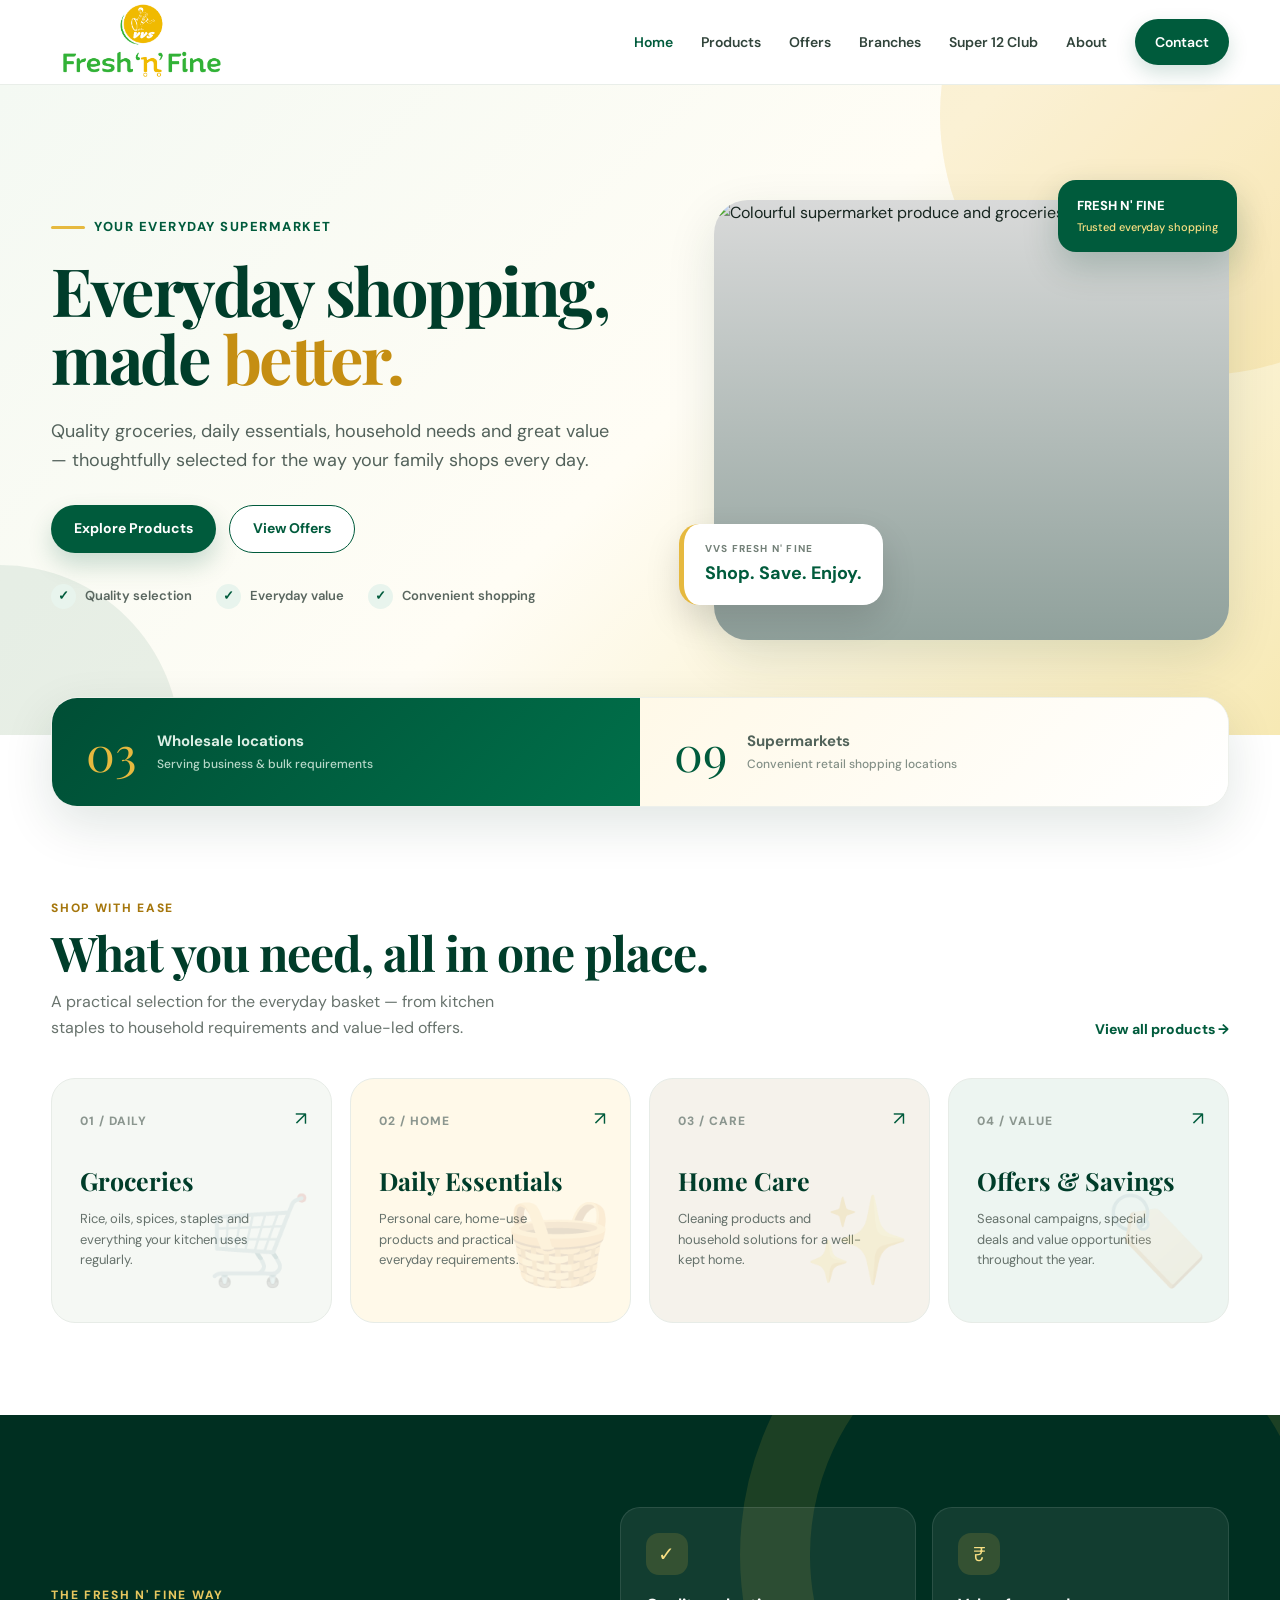
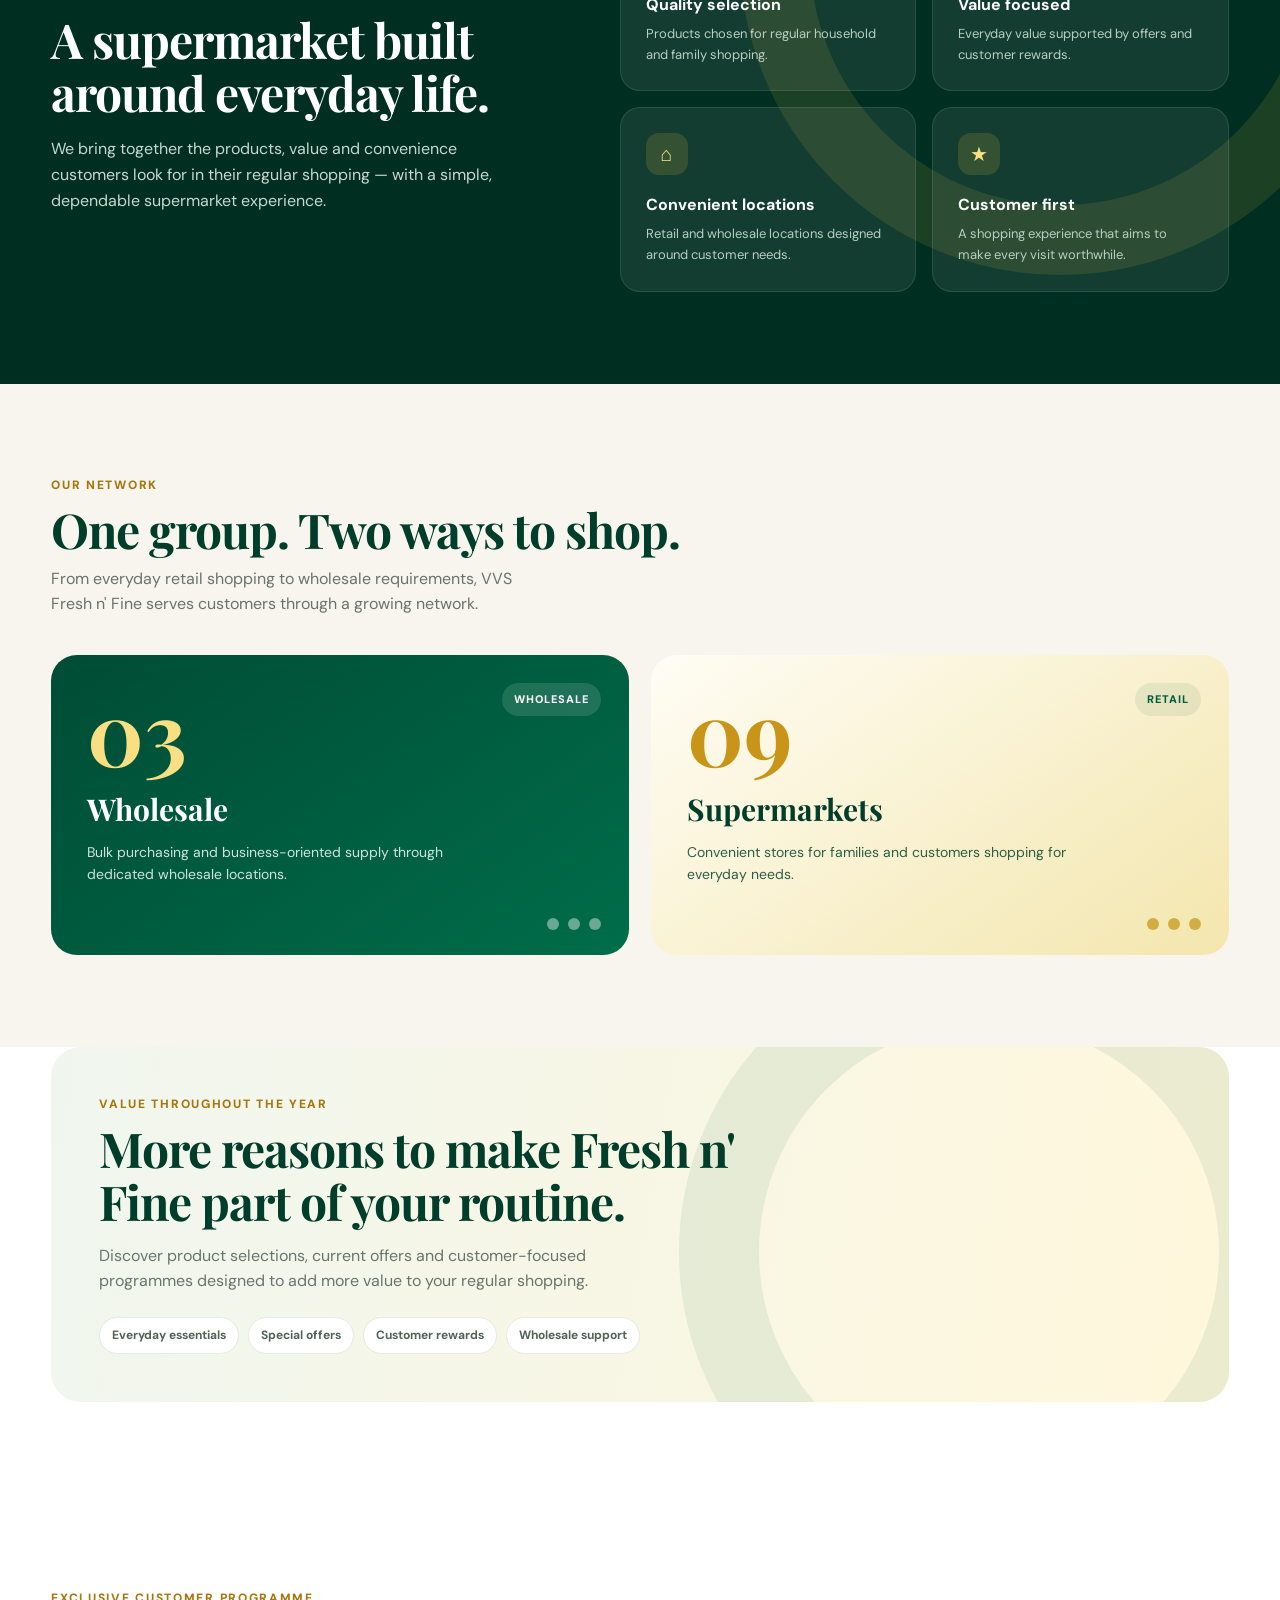
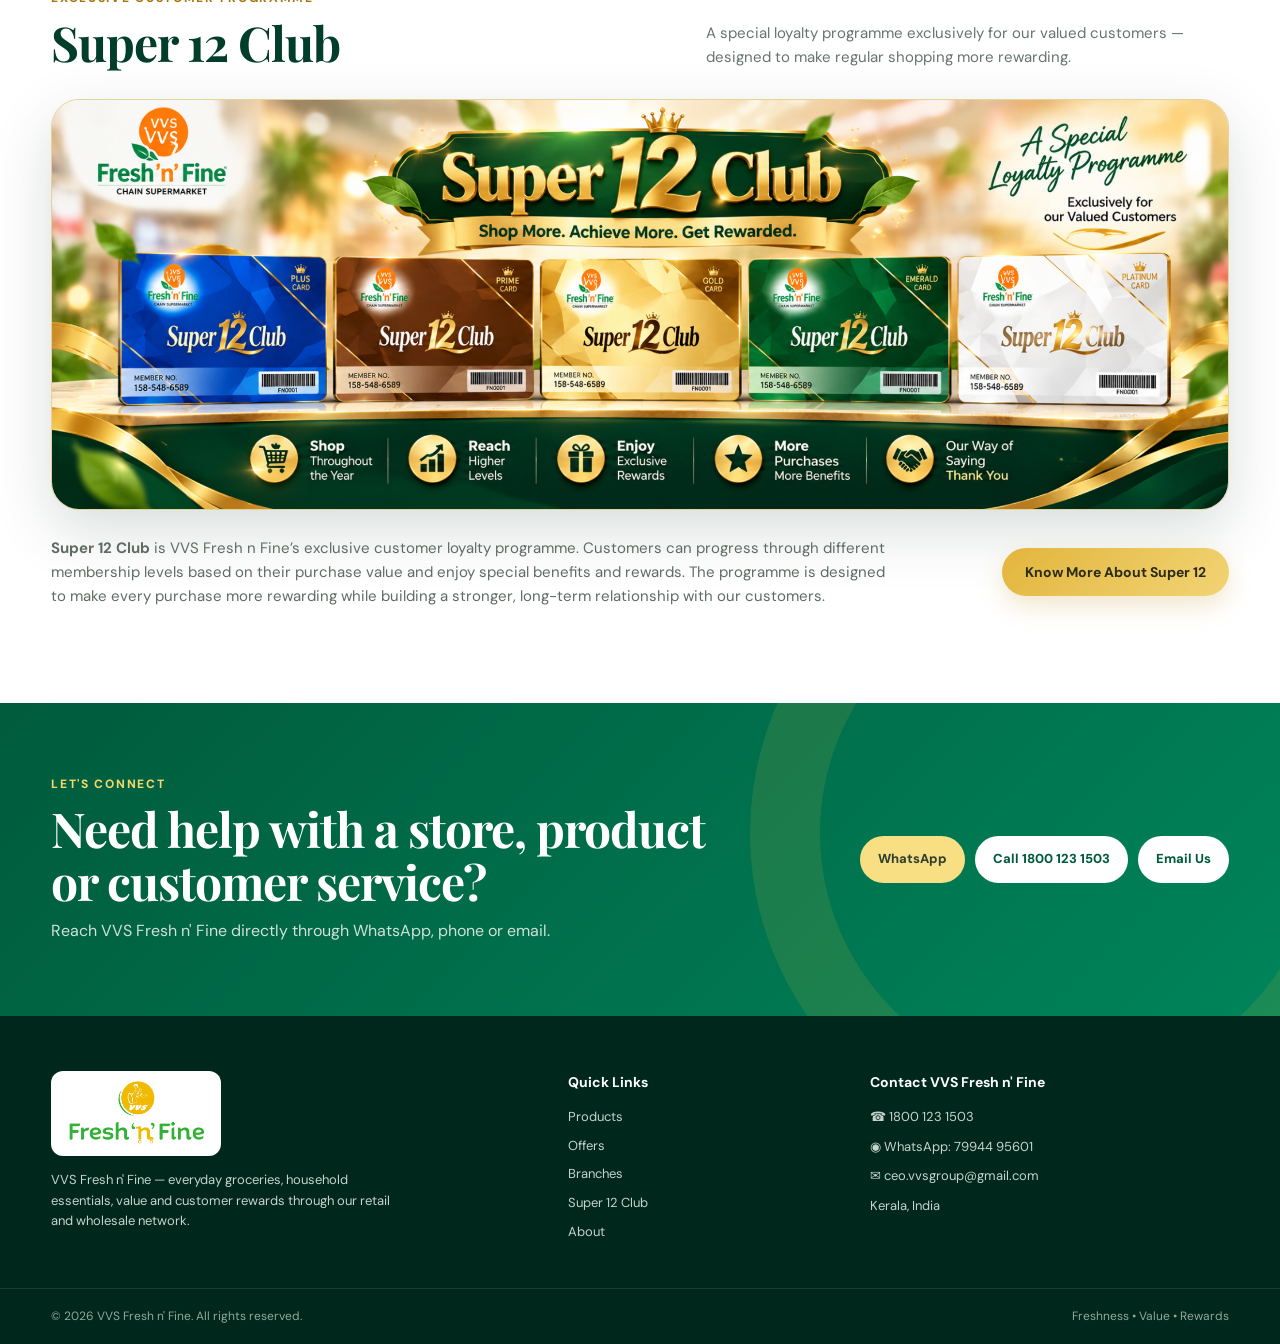
==== commit c19ca771: "Add files via upload" ====
--- a/index.html
+++ b/index.html
@@ -250,7 +250,7 @@
       </div>
       <div class="hero-art">
         <div class="hero-photo">
-          <img src="https://images.unsplash.com/photo-1579113800032-c38bd7635818?auto=format&fit=crop&w=1200&q=85" alt="Colourful supermarket produce and groceries">
+          <img src="assets/fresh-n-fine-grocery-showcase.png" alt="Colourful supermarket produce and groceries">
         </div>
         <div class="floating-tag">FRESH N' FINE<span>Trusted everyday shopping</span></div>
         <div class="hero-label"><small>VVS Fresh n' Fine</small><strong>Shop. Save. Enjoy.</strong></div>
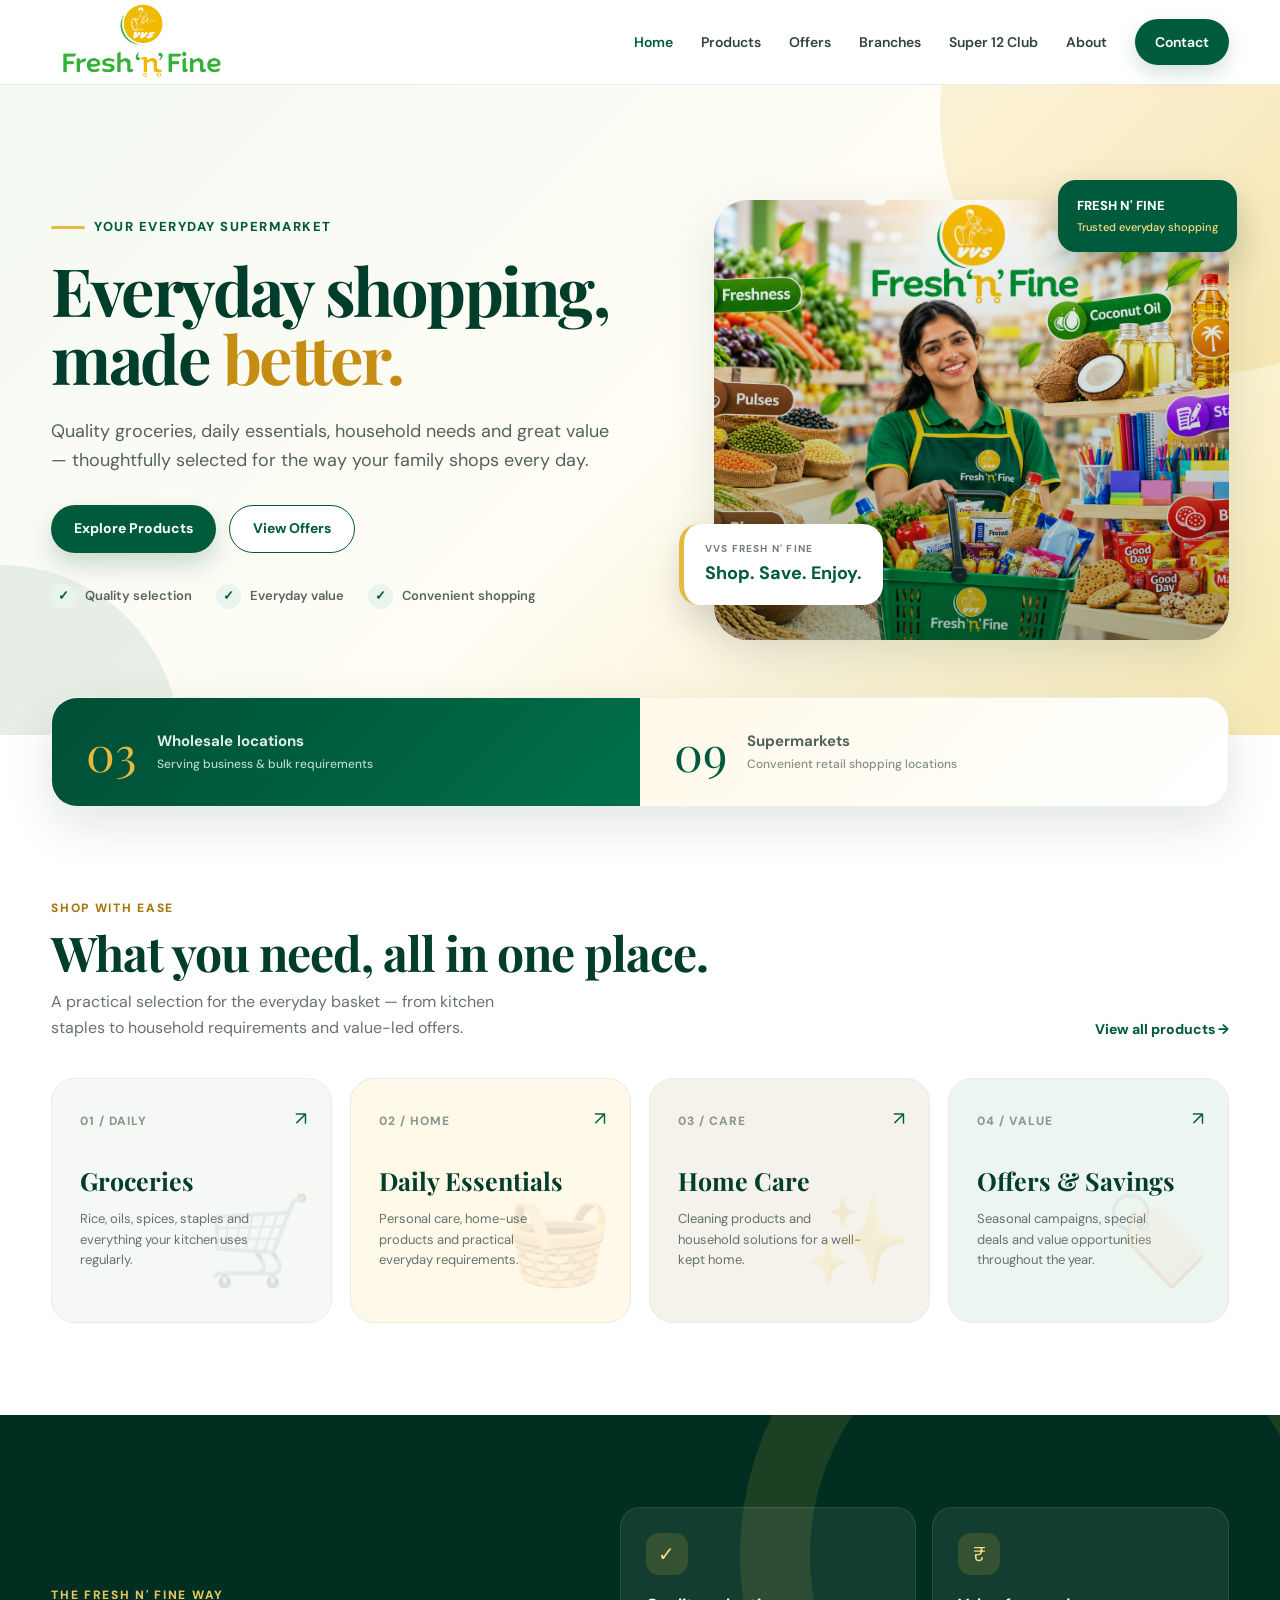
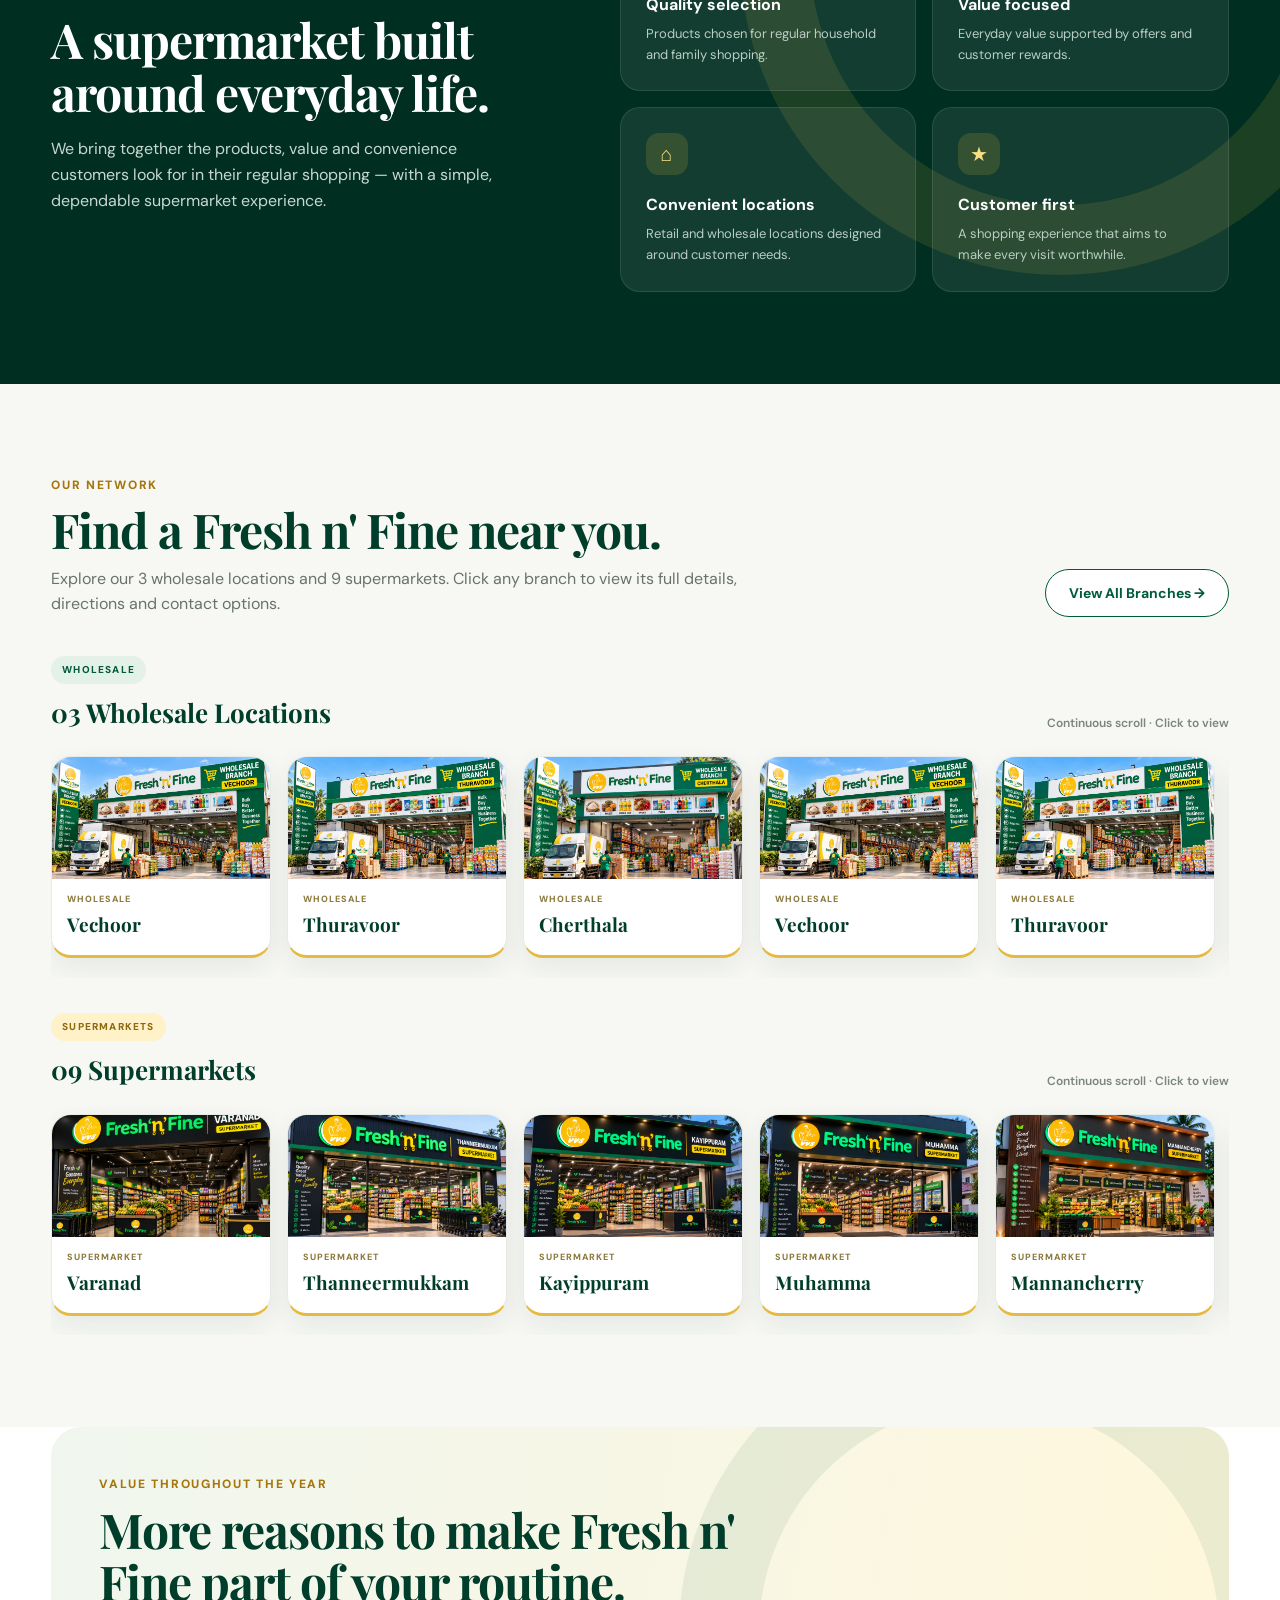
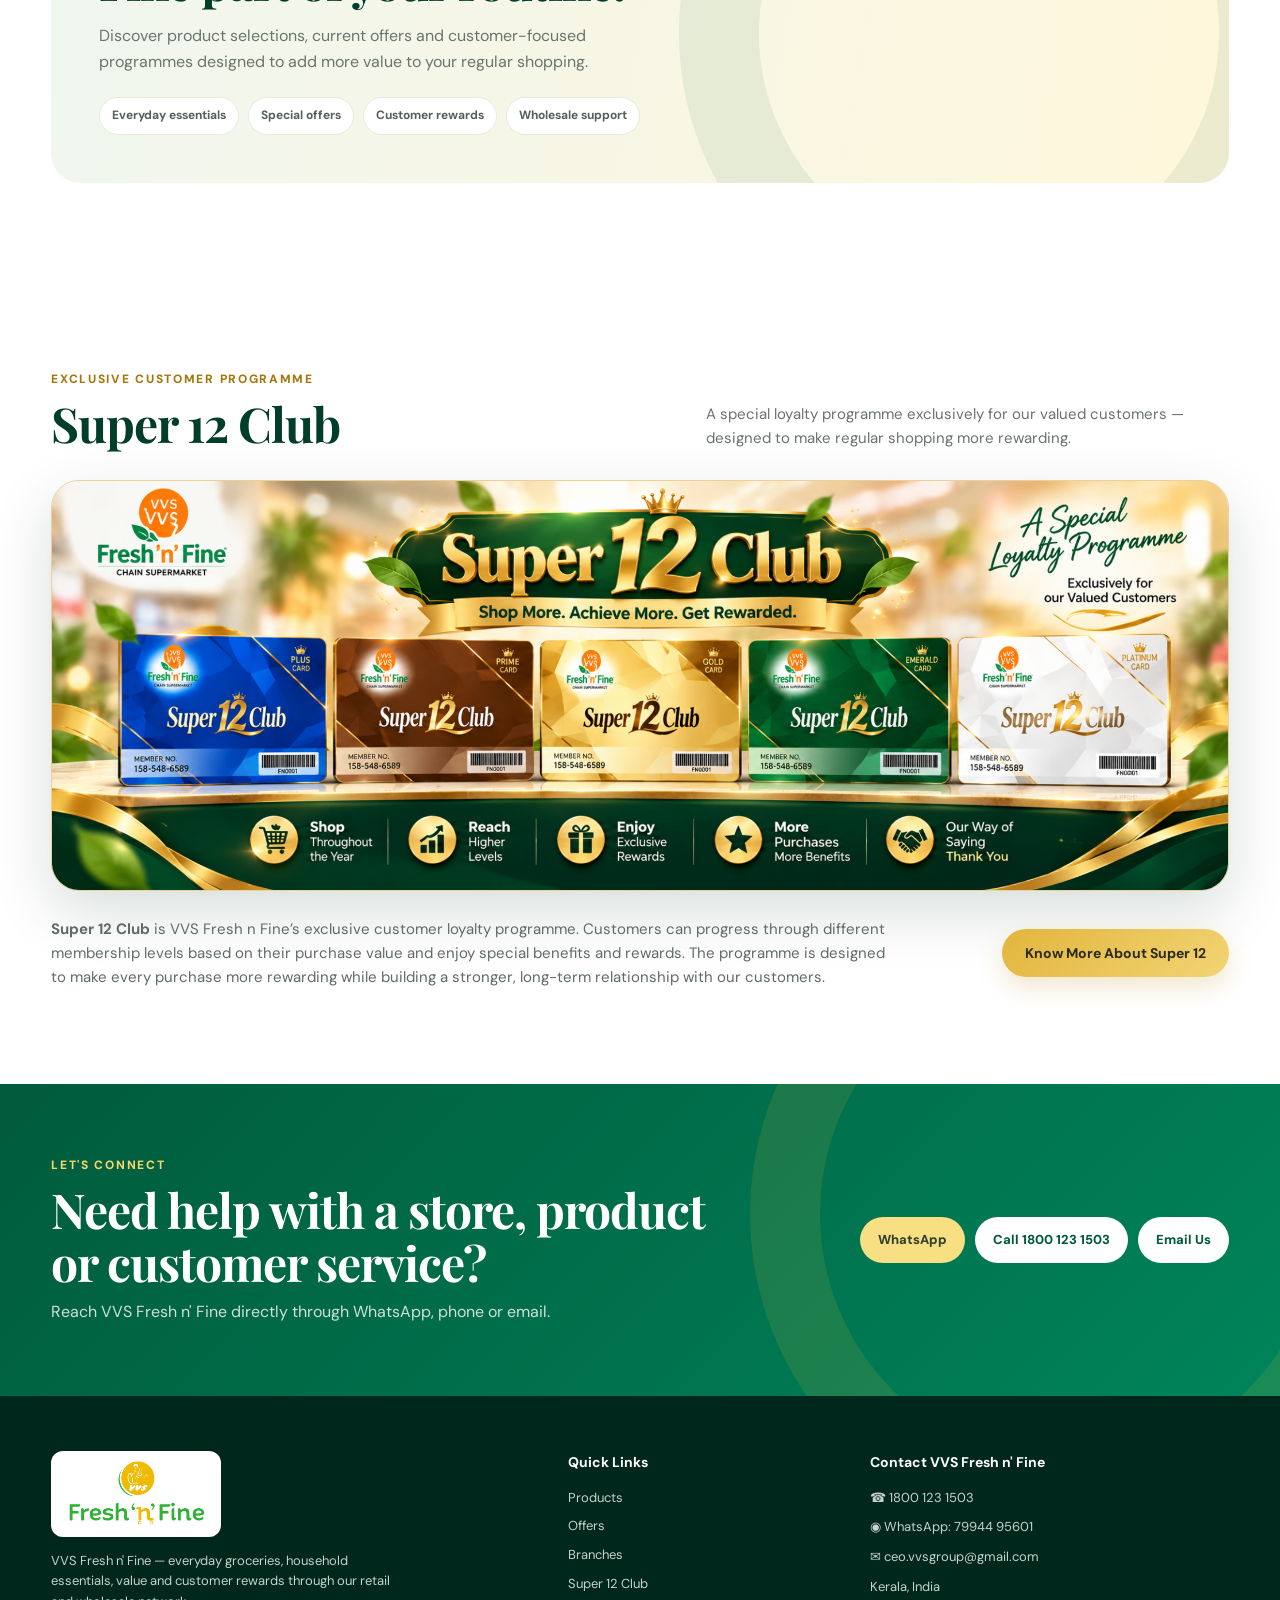
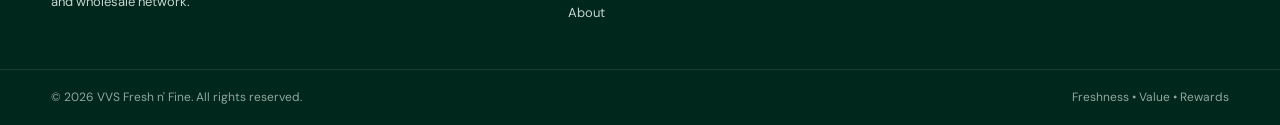
==== commit 522e83e0: "Add files via upload Index file brnach slider" ====
--- a/index.html
+++ b/index.html
@@ -133,6 +133,30 @@
     .network-dots{position:absolute;right:28px;bottom:25px;display:grid;grid-template-columns:repeat(3,12px);gap:9px}
     .network-dots i{width:12px;height:12px;background:rgba(255,255,255,.42);border-radius:50%}
     .supermarkets .network-dots i{background:#d2ad42}
+
+
+    /* Branch network continuous marquee */
+    .branch-showcase{background:#f7f8f4;overflow:hidden}
+    .branch-showcase-head{align-items:end;margin-bottom:38px}
+    .branch-showcase-head p{max-width:700px}
+    .branch-group{margin-top:34px}
+    .branch-group-title{display:flex;align-items:end;justify-content:space-between;gap:20px;margin-bottom:15px}
+    .branch-group-title h3{font-family:"Playfair Display",serif;font-size:26px;color:var(--green-dark);margin-top:8px}
+    .mini-label-green,.mini-label-gold{display:inline-flex;align-items:center;padding:6px 11px;border-radius:999px;font-size:10px;font-weight:800;letter-spacing:1.2px}
+    .mini-label-green{background:#e3f1e9;color:var(--green)}
+    .mini-label-gold{background:#fff1c8;color:#8c6810}
+    .scroll-hint{font-size:12px;color:#7b867f;font-weight:600;white-space:nowrap}
+    .branch-marquee{width:100%;overflow:hidden;padding:8px 0 20px}
+    .branch-marquee-track{display:flex;width:max-content;gap:16px;animation:branchScroll 30s linear infinite;will-change:transform}
+    .branch-marquee:hover .branch-marquee-track{animation-play-state:paused}
+    .branch-marquee-copy{display:flex;gap:16px}
+    .branch-marquee-card{width:220px;flex:0 0 220px;background:#fff;border:1px solid #e7ebe5;border-radius:20px;overflow:hidden;box-shadow:0 10px 28px rgba(0,49,34,.08);transition:transform .22s ease,box-shadow .22s ease;border-bottom:3px solid var(--gold)}
+    .branch-marquee-card:hover{transform:translateY(-5px);box-shadow:0 18px 36px rgba(0,49,34,.15)}
+    .branch-marquee-card img{width:100%;height:122px;object-fit:cover}
+    .branch-marquee-info{padding:13px 15px 15px}
+    .branch-marquee-info span{display:block;text-transform:uppercase;letter-spacing:1px;font-size:9px;font-weight:800;color:#8b7a3c;margin-bottom:3px}
+    .branch-marquee-info strong{display:block;font-family:"Playfair Display",serif;color:var(--green-dark);font-size:19px}
+    @keyframes branchScroll{from{transform:translateX(0)}to{transform:translateX(calc(-50% - 8px))}}
 
     /* Offers / shopping */
     .shop-banner{padding:0 0 92px}
@@ -203,6 +227,12 @@
       .section-head{align-items:start;flex-direction:column}
       .category-grid{grid-template-columns:1fr}
       .promise-list{grid-template-columns:1fr}
+      .branch-showcase-head{align-items:flex-start}
+      .branch-group-title{align-items:flex-start;flex-direction:column;gap:6px}
+      .scroll-hint{font-size:11px}
+      .branch-marquee-track{animation-duration:24s}
+      .branch-marquee-card{width:190px;flex-basis:190px}
+      .branch-marquee-card img{height:105px}
       .network-card{min-height:260px;padding:28px}
       .shop-banner-inner{padding:32px 25px}
       .cta-inner{align-items:flex-start;flex-direction:column}
@@ -325,35 +355,92 @@
     </div>
   </section>
 
-  <section class="section network">
-    <div class="container">
-      <div class="section-head">
-        <div>
-          <span class="section-kicker">OUR NETWORK</span>
-          <h2>One group. Two ways to shop.</h2>
-          <p>From everyday retail shopping to wholesale requirements, VVS Fresh n' Fine serves customers through a growing network.</p>
-        </div>
-      </div>
-      <div class="network-grid">
-        <a href="branches.html" class="network-card wholesale">
-          <span class="mini-label">Wholesale</span>
-          <div class="big-number">03</div>
-          <h3>Wholesale</h3>
-          <p>Bulk purchasing and business-oriented supply through dedicated wholesale locations.</p>
-          <div class="network-dots"><i></i><i></i><i></i></div>
-        </a>
-        <a href="branches.html" class="network-card supermarkets">
-          <span class="mini-label">Retail</span>
-          <div class="big-number">09</div>
-          <h3>Supermarkets</h3>
-          <p>Convenient stores for families and customers shopping for everyday needs.</p>
-          <div class="network-dots"><i></i><i></i><i></i></div>
-        </a>
-      </div>
-    </div>
-  </section>
-
-  <section class="shop-banner">
+  <section class="section branch-showcase" id="branches-showcase">
+<div class="container">
+<div class="section-head branch-showcase-head">
+<div><span class="section-kicker">OUR NETWORK</span><h2>Find a Fresh n' Fine near you.</h2>
+<p>Explore our 3 wholesale locations and 9 supermarkets. Click any branch to view its full details, directions and contact options.</p></div>
+<a class="btn btn-outline" href="branches.html">View All Branches →</a>
+</div>
+<div class="branch-group"><div class="branch-group-title"><div><span class="mini-label-green">WHOLESALE</span><h3>03 Wholesale Locations</h3></div><span class="scroll-hint">Continuous scroll · Click to view</span></div>
+<div class="branch-marquee" aria-label="Wholesale branches"><div class="branch-marquee-track"><a class="branch-marquee-card" href="branches.html#vechoor" aria-label="Vechoor Wholesale branch">
+<img src="assets/Vechoor_Branch.png" alt="Fresh n Fine Vechoor Wholesale branch" loading="lazy">
+<div class="branch-marquee-info"><span>Wholesale</span><strong>Vechoor</strong></div>
+</a><a class="branch-marquee-card" href="branches.html#thuravoor" aria-label="Thuravoor Wholesale branch">
+<img src="assets/Thuravoor_Branch.png" alt="Fresh n Fine Thuravoor Wholesale branch" loading="lazy">
+<div class="branch-marquee-info"><span>Wholesale</span><strong>Thuravoor</strong></div>
+</a><a class="branch-marquee-card" href="branches.html#cherthala" aria-label="Cherthala Wholesale branch">
+<img src="assets/Cherthala_Branch.png" alt="Fresh n Fine Cherthala Wholesale branch" loading="lazy">
+<div class="branch-marquee-info"><span>Wholesale</span><strong>Cherthala</strong></div>
+</a><span class="branch-marquee-copy" aria-hidden="true"><a class="branch-marquee-card" href="branches.html#vechoor" aria-label="Vechoor Wholesale branch">
+<img src="assets/Vechoor_Branch.png" alt="Fresh n Fine Vechoor Wholesale branch" loading="lazy">
+<div class="branch-marquee-info"><span>Wholesale</span><strong>Vechoor</strong></div>
+</a><a class="branch-marquee-card" href="branches.html#thuravoor" aria-label="Thuravoor Wholesale branch">
+<img src="assets/Thuravoor_Branch.png" alt="Fresh n Fine Thuravoor Wholesale branch" loading="lazy">
+<div class="branch-marquee-info"><span>Wholesale</span><strong>Thuravoor</strong></div>
+</a><a class="branch-marquee-card" href="branches.html#cherthala" aria-label="Cherthala Wholesale branch">
+<img src="assets/Cherthala_Branch.png" alt="Fresh n Fine Cherthala Wholesale branch" loading="lazy">
+<div class="branch-marquee-info"><span>Wholesale</span><strong>Cherthala</strong></div>
+</a></span></div></div></div>
+<div class="branch-group"><div class="branch-group-title"><div><span class="mini-label-gold">SUPERMARKETS</span><h3>09 Supermarkets</h3></div><span class="scroll-hint">Continuous scroll · Click to view</span></div>
+<div class="branch-marquee" aria-label="Supermarket branches"><div class="branch-marquee-track"><a class="branch-marquee-card" href="branches.html#varanad" aria-label="Varanad Supermarket branch">
+<img src="assets/Varanad_Branch.png" alt="Fresh n Fine Varanad Supermarket branch" loading="lazy">
+<div class="branch-marquee-info"><span>Supermarket</span><strong>Varanad</strong></div>
+</a><a class="branch-marquee-card" href="branches.html#thanneermukkam" aria-label="Thanneermukkam Supermarket branch">
+<img src="assets/Thanneermukkam_Branch.png" alt="Fresh n Fine Thanneermukkam Supermarket branch" loading="lazy">
+<div class="branch-marquee-info"><span>Supermarket</span><strong>Thanneermukkam</strong></div>
+</a><a class="branch-marquee-card" href="branches.html#kayippuram" aria-label="Kayippuram Supermarket branch">
+<img src="assets/Kayippuram_Branch.png" alt="Fresh n Fine Kayippuram Supermarket branch" loading="lazy">
+<div class="branch-marquee-info"><span>Supermarket</span><strong>Kayippuram</strong></div>
+</a><a class="branch-marquee-card" href="branches.html#muhamma" aria-label="Muhamma Supermarket branch">
+<img src="assets/Muhamma-Branch.png" alt="Fresh n Fine Muhamma Supermarket branch" loading="lazy">
+<div class="branch-marquee-info"><span>Supermarket</span><strong>Muhamma</strong></div>
+</a><a class="branch-marquee-card" href="branches.html#mannancherry" aria-label="Mannancherry Supermarket branch">
+<img src="assets/Mannancherry_Branch.png" alt="Fresh n Fine Mannancherry Supermarket branch" loading="lazy">
+<div class="branch-marquee-info"><span>Supermarket</span><strong>Mannancherry</strong></div>
+</a><a class="branch-marquee-card" href="branches.html#11th-mile" aria-label="11th Mile Supermarket branch">
+<img src="assets/11thMile_Branch.png" alt="Fresh n Fine 11th Mile Supermarket branch" loading="lazy">
+<div class="branch-marquee-info"><span>Supermarket</span><strong>11th Mile</strong></div>
+</a><a class="branch-marquee-card" href="branches.html#18-kavala" aria-label="18 Kavala Supermarket branch">
+<img src="assets/18Kavala_Branch.png" alt="Fresh n Fine 18 Kavala Supermarket branch" loading="lazy">
+<div class="branch-marquee-info"><span>Supermarket</span><strong>18 Kavala</strong></div>
+</a><a class="branch-marquee-card" href="branches.html#muttathiparambu" aria-label="Muttathiparambu Supermarket branch">
+<img src="assets/Muttathiparambu_Branch.png" alt="Fresh n Fine Muttathiparambu Supermarket branch" loading="lazy">
+<div class="branch-marquee-info"><span>Supermarket</span><strong>Muttathiparambu</strong></div>
+</a><a class="branch-marquee-card" href="branches.html#kattoor" aria-label="Kattoor Supermarket branch">
+<img src="assets/Kattoor_Branch.png" alt="Fresh n Fine Kattoor Supermarket branch" loading="lazy">
+<div class="branch-marquee-info"><span>Supermarket</span><strong>Kattoor</strong></div>
+</a><span class="branch-marquee-copy" aria-hidden="true"><a class="branch-marquee-card" href="branches.html#varanad" aria-label="Varanad Supermarket branch">
+<img src="assets/Varanad_Branch.png" alt="Fresh n Fine Varanad Supermarket branch" loading="lazy">
+<div class="branch-marquee-info"><span>Supermarket</span><strong>Varanad</strong></div>
+</a><a class="branch-marquee-card" href="branches.html#thanneermukkam" aria-label="Thanneermukkam Supermarket branch">
+<img src="assets/Thanneermukkam_Branch.png" alt="Fresh n Fine Thanneermukkam Supermarket branch" loading="lazy">
+<div class="branch-marquee-info"><span>Supermarket</span><strong>Thanneermukkam</strong></div>
+</a><a class="branch-marquee-card" href="branches.html#kayippuram" aria-label="Kayippuram Supermarket branch">
+<img src="assets/Kayippuram_Branch.png" alt="Fresh n Fine Kayippuram Supermarket branch" loading="lazy">
+<div class="branch-marquee-info"><span>Supermarket</span><strong>Kayippuram</strong></div>
+</a><a class="branch-marquee-card" href="branches.html#muhamma" aria-label="Muhamma Supermarket branch">
+<img src="assets/Muhamma-Branch.png" alt="Fresh n Fine Muhamma Supermarket branch" loading="lazy">
+<div class="branch-marquee-info"><span>Supermarket</span><strong>Muhamma</strong></div>
+</a><a class="branch-marquee-card" href="branches.html#mannancherry" aria-label="Mannancherry Supermarket branch">
+<img src="assets/Mannancherry_Branch.png" alt="Fresh n Fine Mannancherry Supermarket branch" loading="lazy">
+<div class="branch-marquee-info"><span>Supermarket</span><strong>Mannancherry</strong></div>
+</a><a class="branch-marquee-card" href="branches.html#11th-mile" aria-label="11th Mile Supermarket branch">
+<img src="assets/11thMile_Branch.png" alt="Fresh n Fine 11th Mile Supermarket branch" loading="lazy">
+<div class="branch-marquee-info"><span>Supermarket</span><strong>11th Mile</strong></div>
+</a><a class="branch-marquee-card" href="branches.html#18-kavala" aria-label="18 Kavala Supermarket branch">
+<img src="assets/18Kavala_Branch.png" alt="Fresh n Fine 18 Kavala Supermarket branch" loading="lazy">
+<div class="branch-marquee-info"><span>Supermarket</span><strong>18 Kavala</strong></div>
+</a><a class="branch-marquee-card" href="branches.html#muttathiparambu" aria-label="Muttathiparambu Supermarket branch">
+<img src="assets/Muttathiparambu_Branch.png" alt="Fresh n Fine Muttathiparambu Supermarket branch" loading="lazy">
+<div class="branch-marquee-info"><span>Supermarket</span><strong>Muttathiparambu</strong></div>
+</a><a class="branch-marquee-card" href="branches.html#kattoor" aria-label="Kattoor Supermarket branch">
+<img src="assets/Kattoor_Branch.png" alt="Fresh n Fine Kattoor Supermarket branch" loading="lazy">
+<div class="branch-marquee-info"><span>Supermarket</span><strong>Kattoor</strong></div>
+</a></span></div></div></div>
+</div></section>
+
+<section class="shop-banner">
     <div class="container">
       <div class="shop-banner-inner">
         <div class="shop-copy">
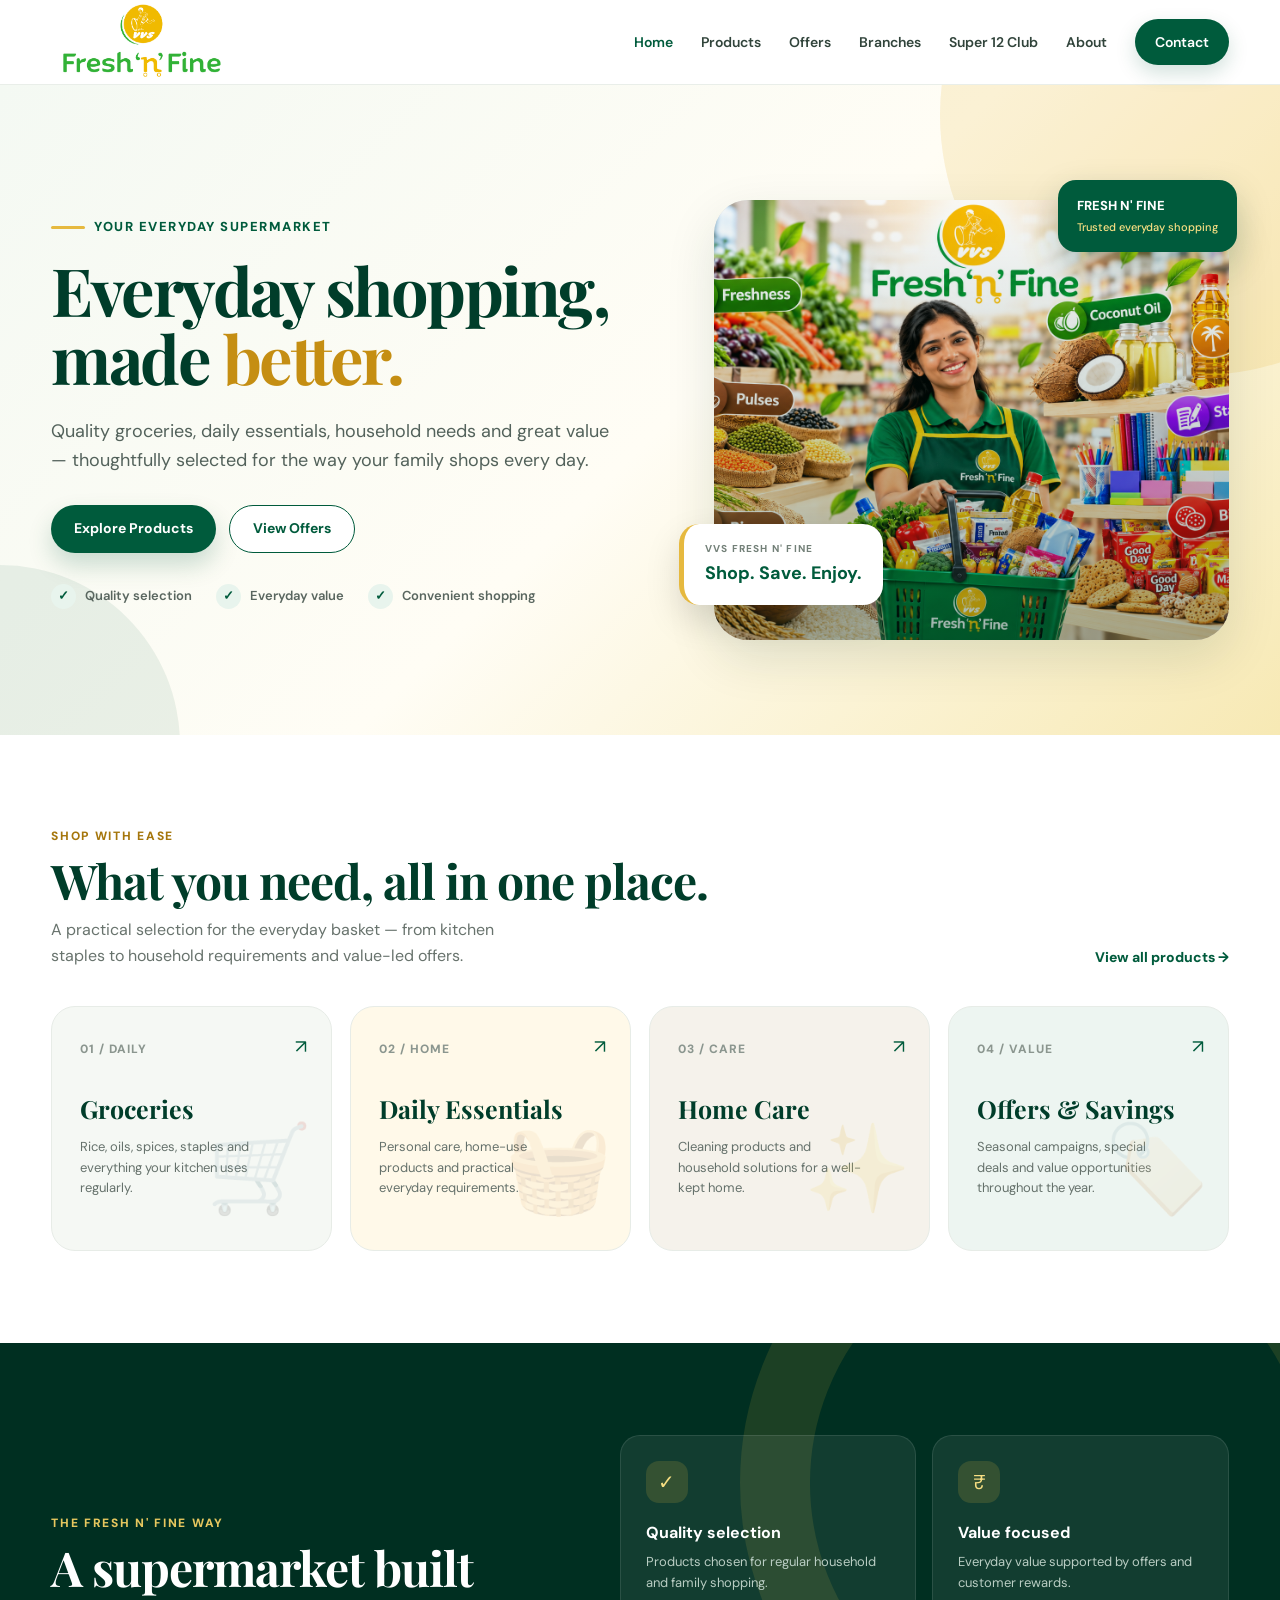
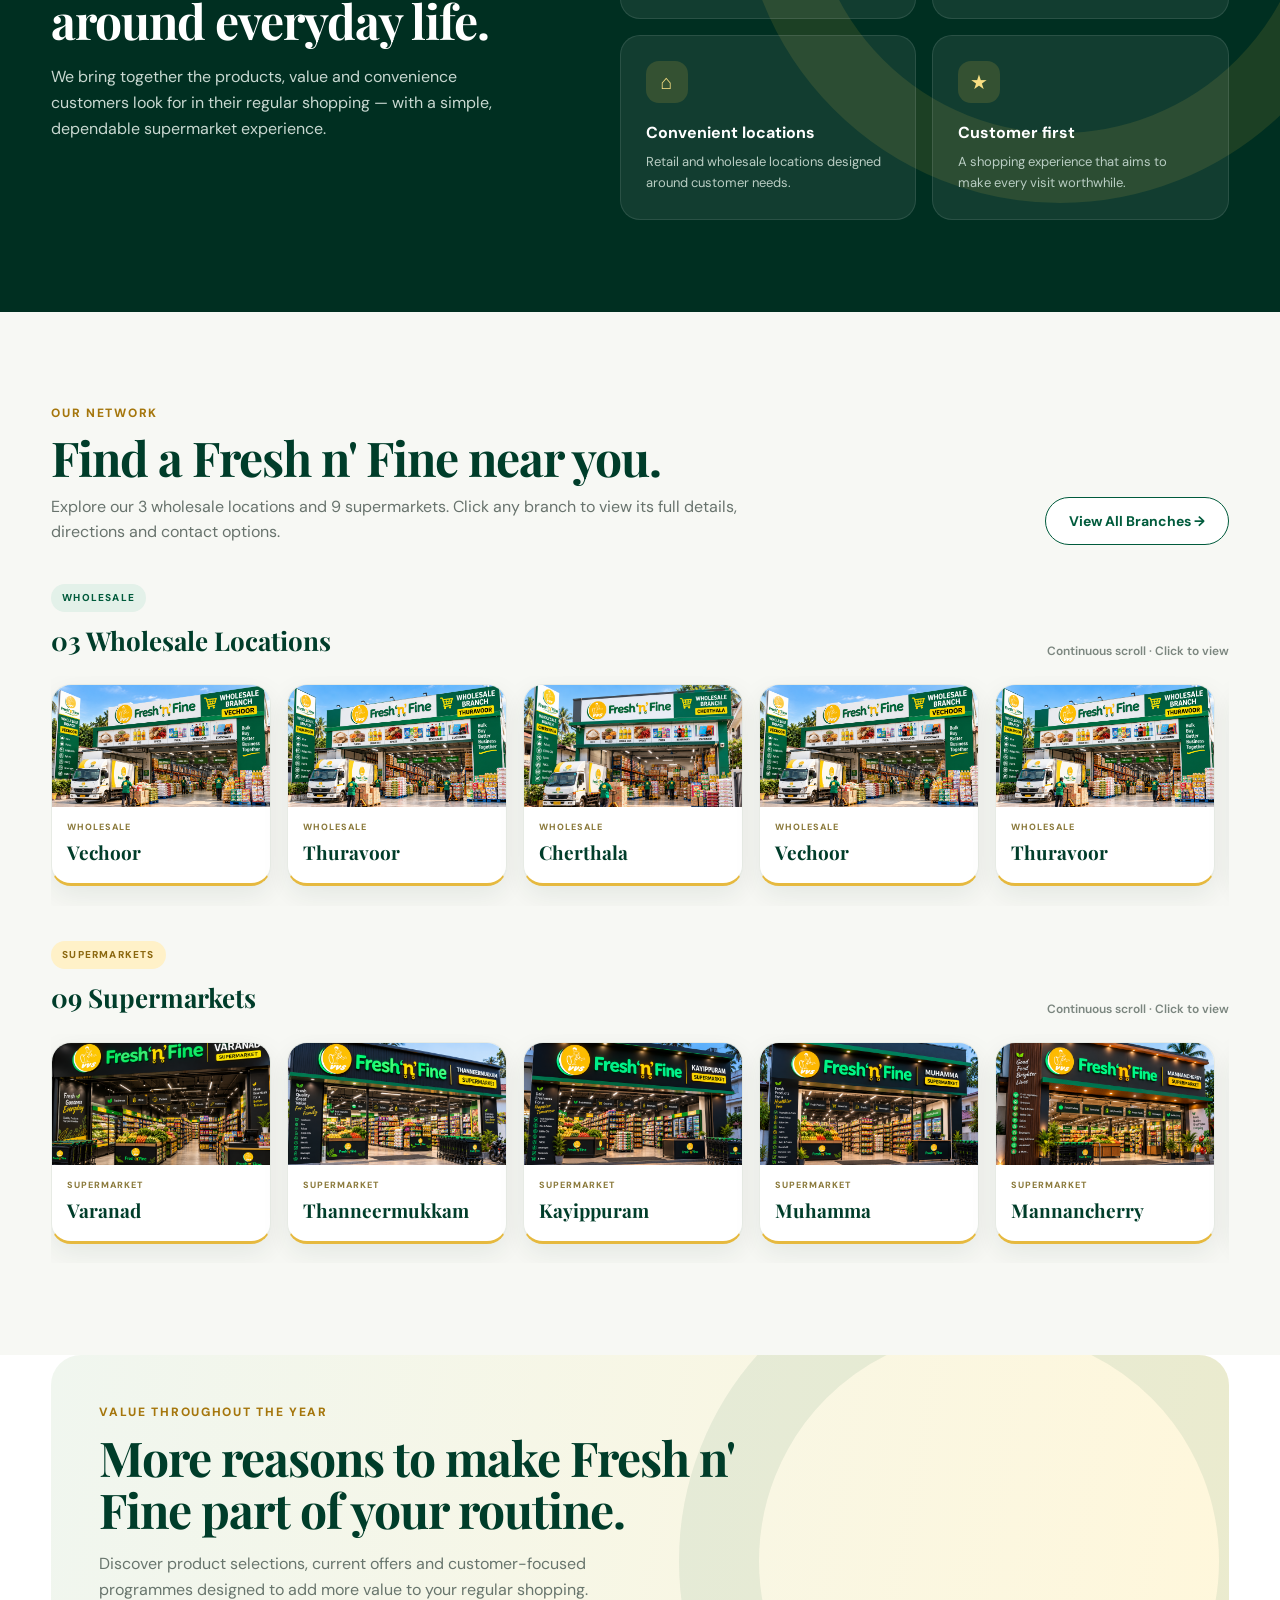
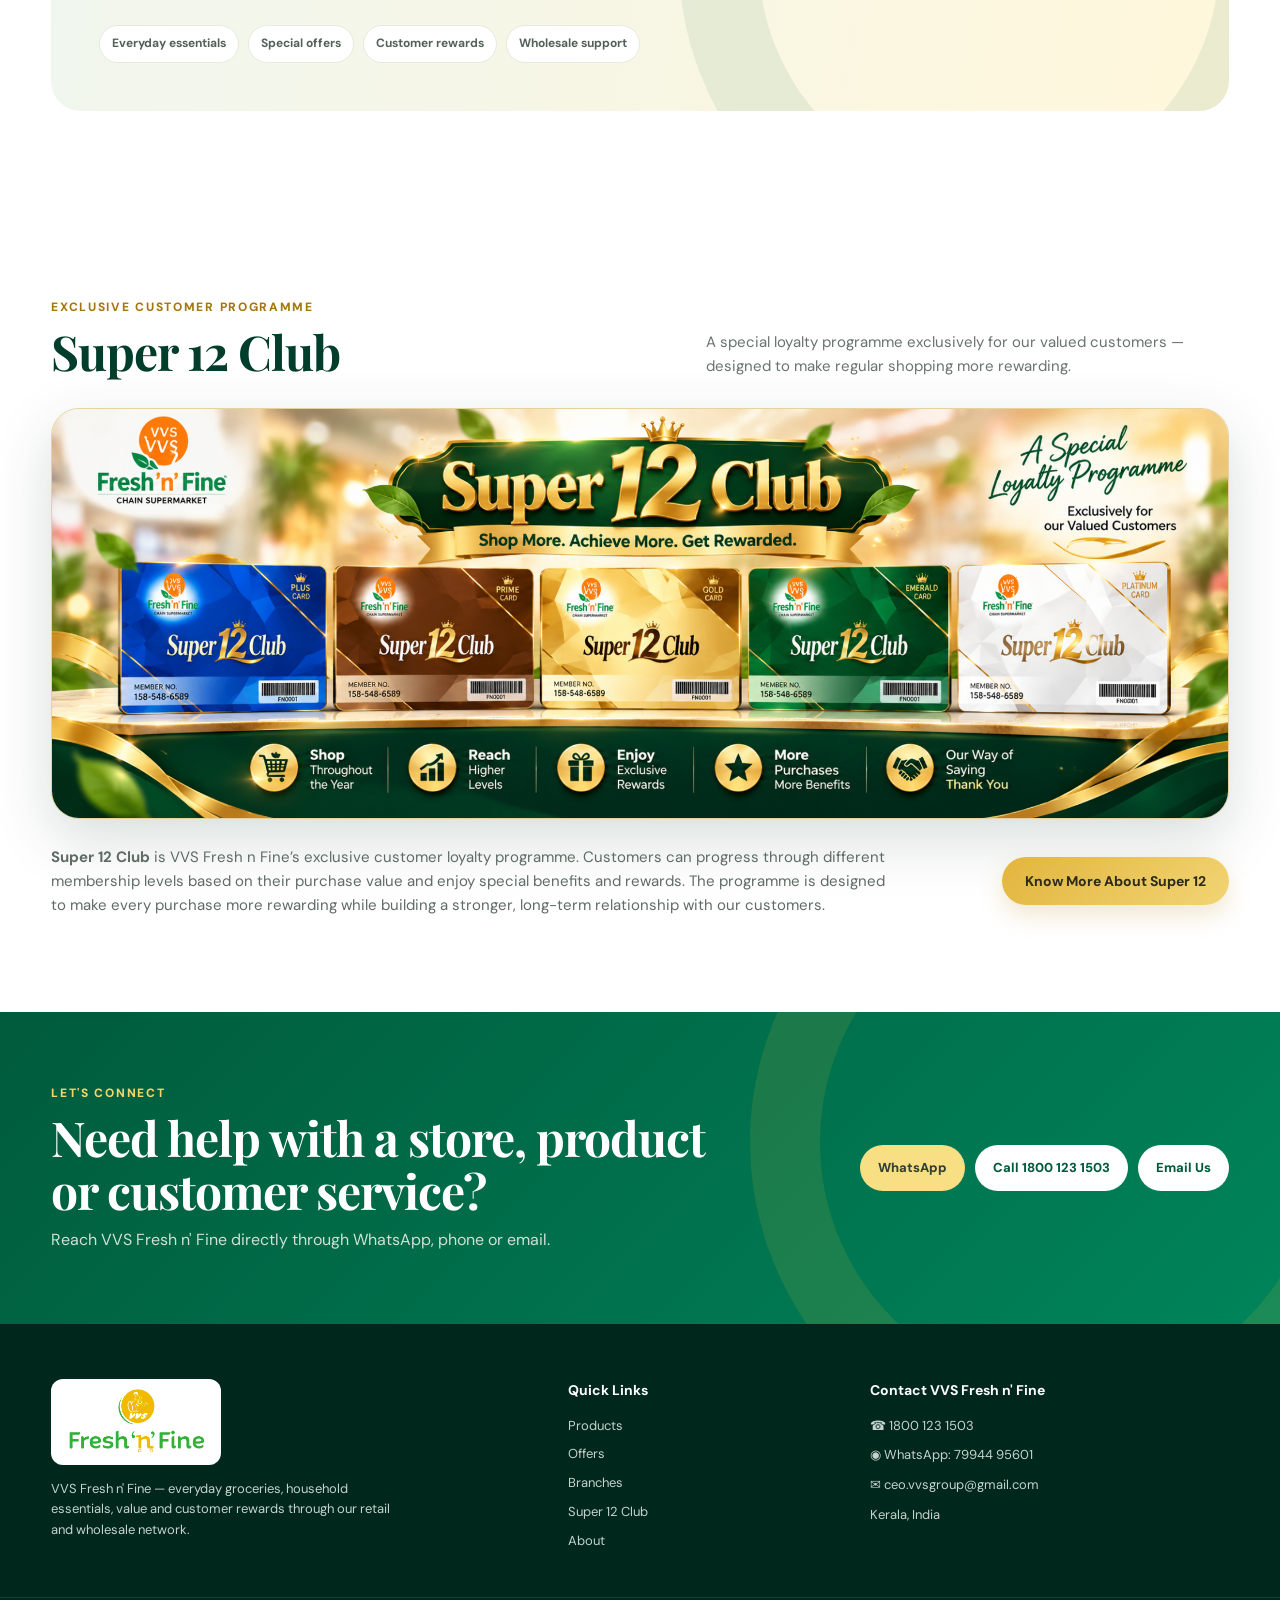
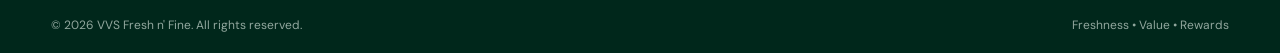
==== commit 5311a9a4: "Add files via upload Branches summary removed" ====
--- a/index.html
+++ b/index.html
@@ -284,21 +284,6 @@
         </div>
         <div class="floating-tag">FRESH N' FINE<span>Trusted everyday shopping</span></div>
         <div class="hero-label"><small>VVS Fresh n' Fine</small><strong>Shop. Save. Enjoy.</strong></div>
-      </div>
-    </div>
-  </section>
-
-  <section class="stats" aria-label="VVS Fresh n' Fine network">
-    <div class="container">
-      <div class="stats-box">
-        <div class="stat">
-          <div class="stat-number">03</div>
-          <div class="stat-label">Wholesale locations<small>Serving business & bulk requirements</small></div>
-        </div>
-        <div class="stat">
-          <div class="stat-number">09</div>
-          <div class="stat-label">Supermarkets<small>Convenient retail shopping locations</small></div>
-        </div>
       </div>
     </div>
   </section>
